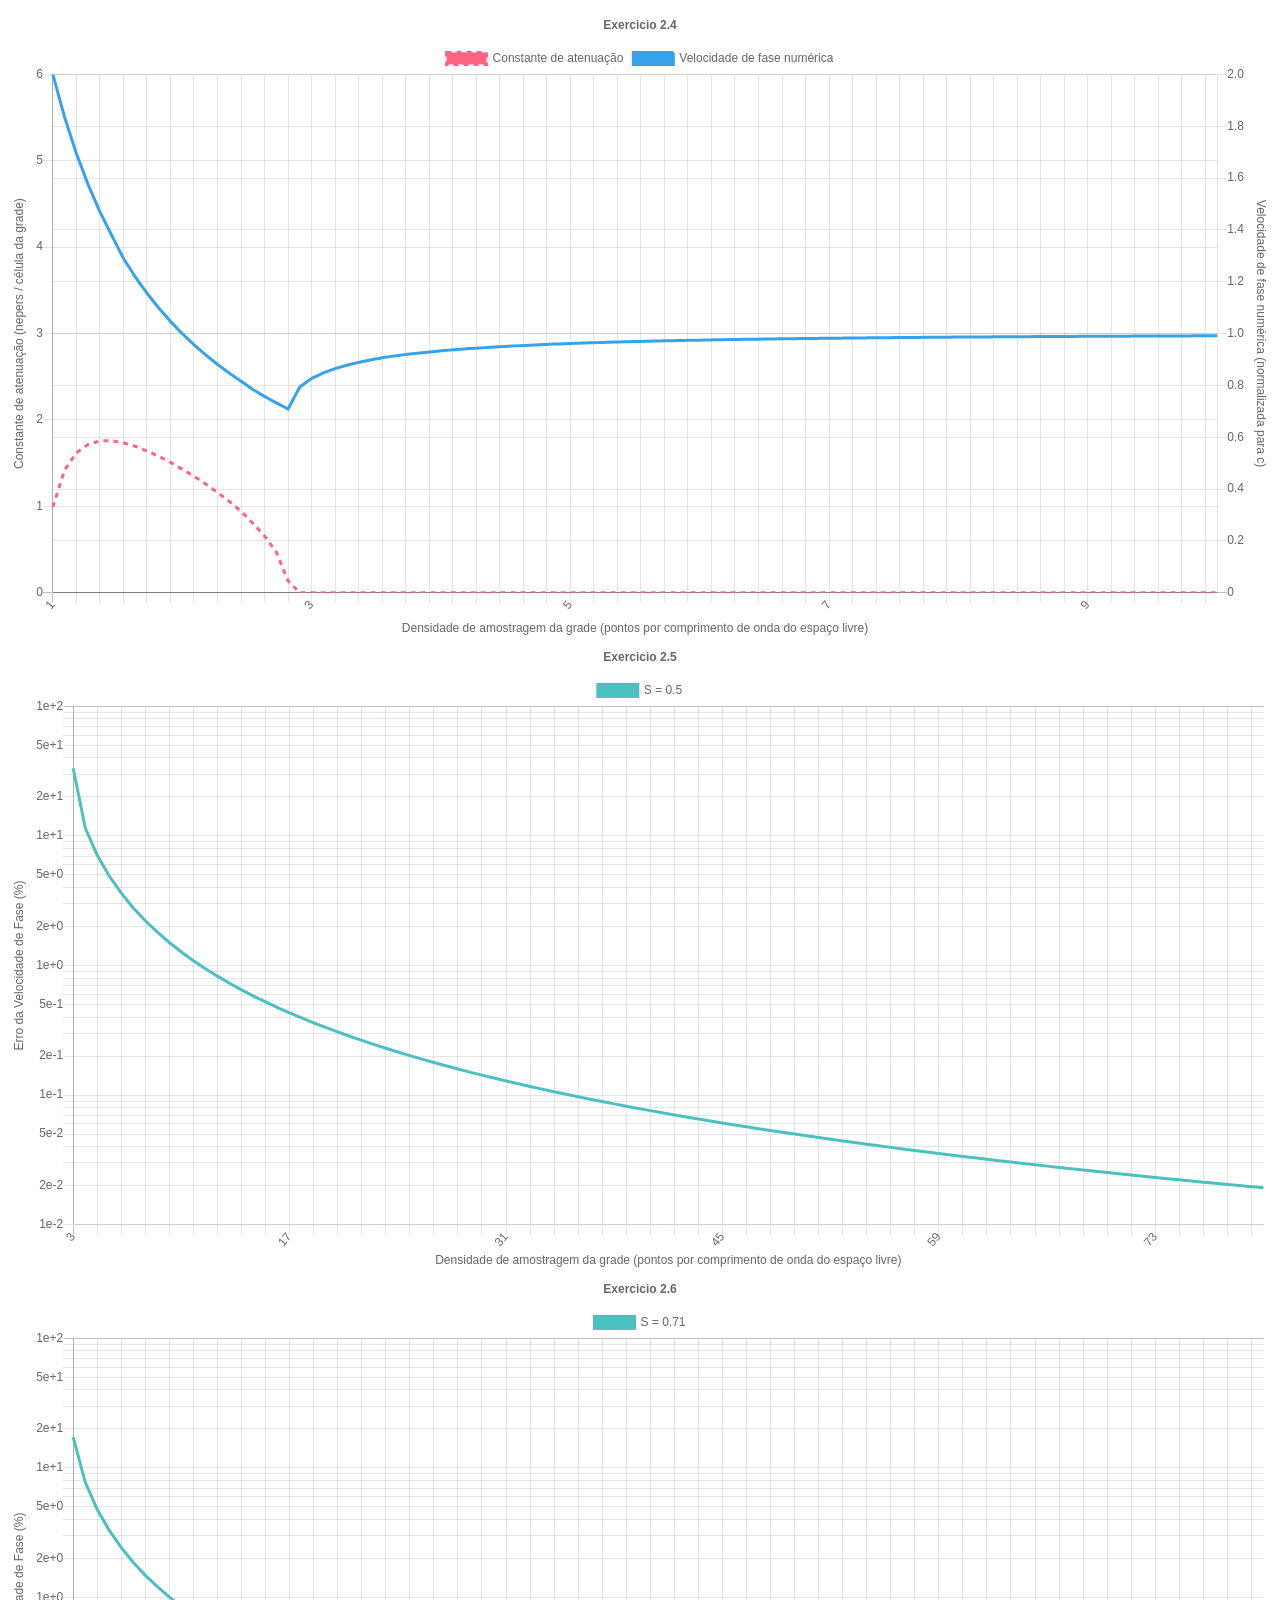
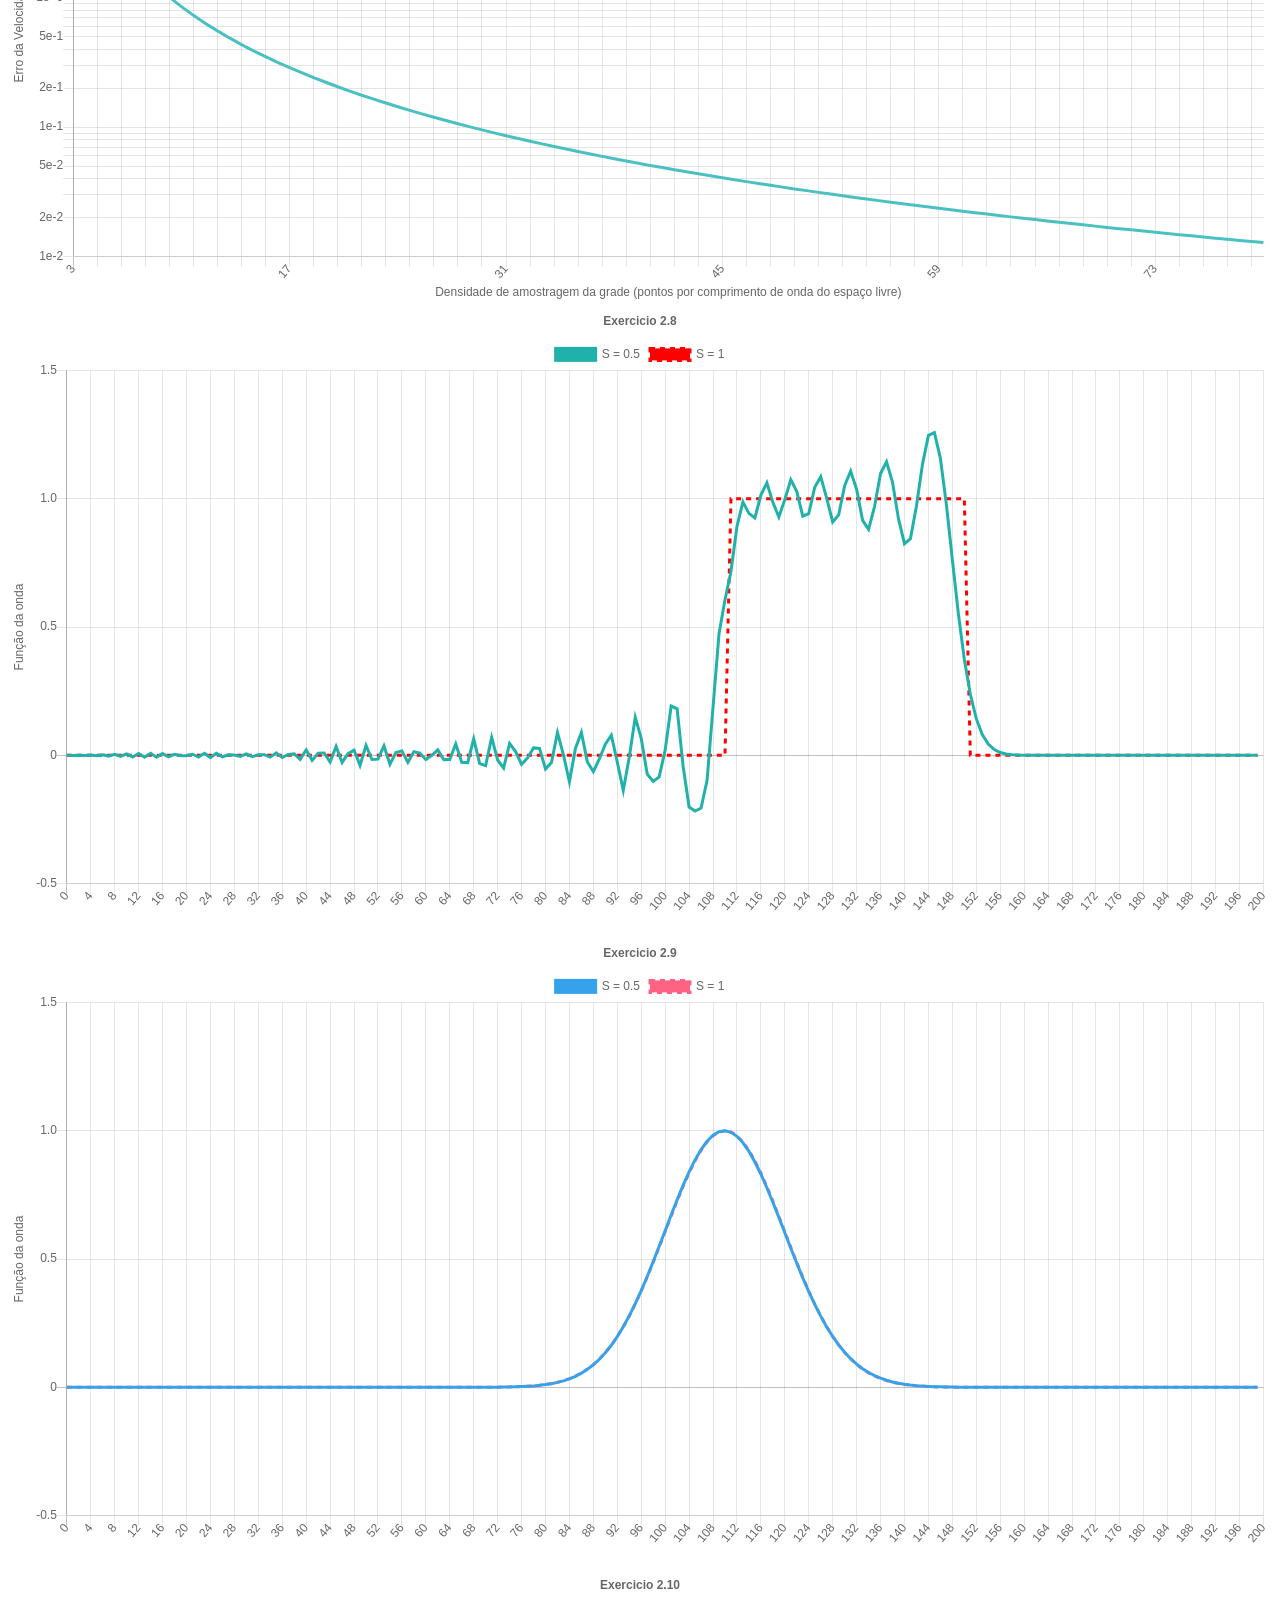
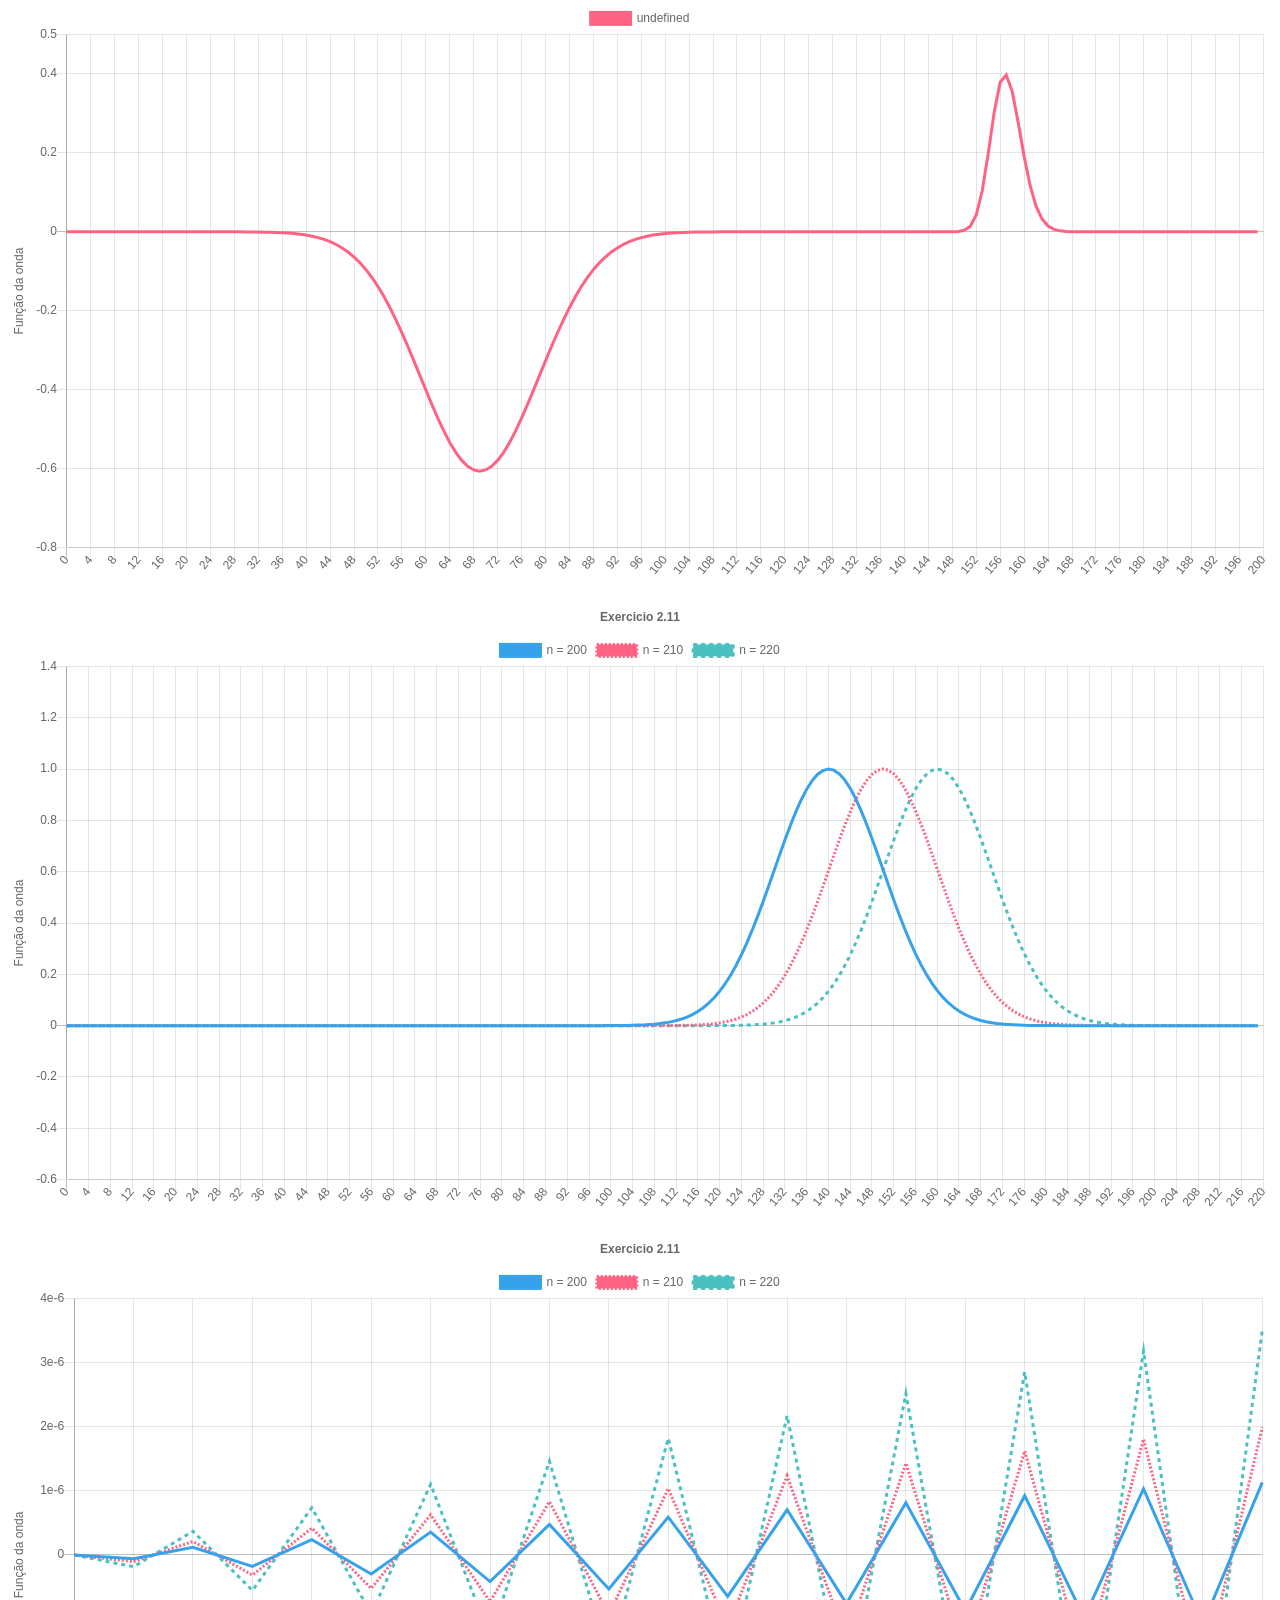
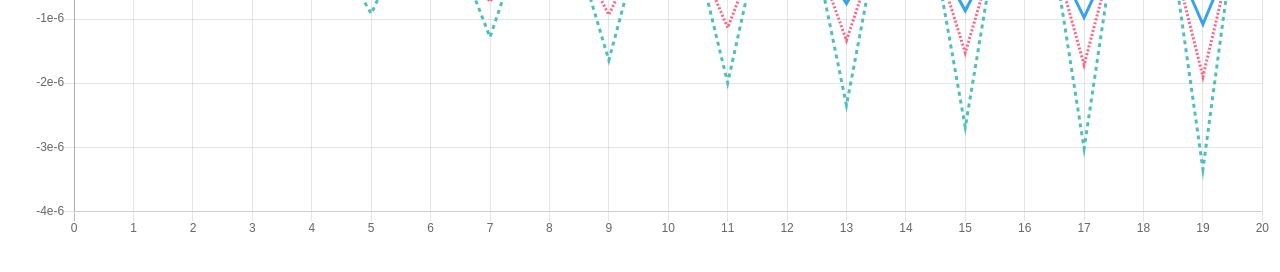
==== index.html @ b0655728 "Código" ====
<!DOCTYPE html>
<html lang="pt-br">
<head>
	<meta charset="utf-8"/>
	<title>Ondas eletomagnéticas</title>
	<!-- Bibliotecas CSS -->
	<link rel="stylesheet" type="text/css" href="libs/css/Chart.min.css">

	<!-- Bibliotecas JS -->
	<script src="libs/js/utils.js"></script>
	<script src="libs/js/Chart.js"></script>
	<script src="libs/js/math.min.js"></script>

	<script src="src/js/functions.js"></script>
	<script src="src/js/exer.2.4.js"></script>
	<script src="src/js/exer.2.5.js"></script>
	<script src="src/js/exer.2.6.js"></script>
	<script src="src/js/exer.2.8.js"></script>
	<script src="src/js/exer.2.9.js"></script>
	<script src="src/js/exer.2.10.js"></script>
	<script src="src/js/exer.2.11.js"></script>
	<script src="src/js/index.js"></script>
</head>
<body>
	<div>
		<canvas id="exer-2-4"></canvas>
		<canvas id="exer-2-5"></canvas>
		<canvas id="exer-2-6"></canvas>
		<canvas id="exer-2-8"></canvas>
		<canvas id="exer-2-9"></canvas>
		<canvas id="exer-2-10"></canvas>
		<canvas id="exer-2-11-a"></canvas>
		<canvas id="exer-2-11-b"></canvas>
	</div>
</body>
</html>
---- libs/css/Chart.min.css ----
@keyframes chartjs-render-animation{from{opacity:.99}to{opacity:1}}.chartjs-render-monitor{animation:chartjs-render-animation 1ms}.chartjs-size-monitor,.chartjs-size-monitor-expand,.chartjs-size-monitor-shrink{position:absolute;direction:ltr;left:0;top:0;right:0;bottom:0;overflow:hidden;pointer-events:none;visibility:hidden;z-index:-1}.chartjs-size-monitor-expand>div{position:absolute;width:1000000px;height:1000000px;left:0;top:0}.chartjs-size-monitor-shrink>div{position:absolute;width:200%;height:200%;left:0;top:0}
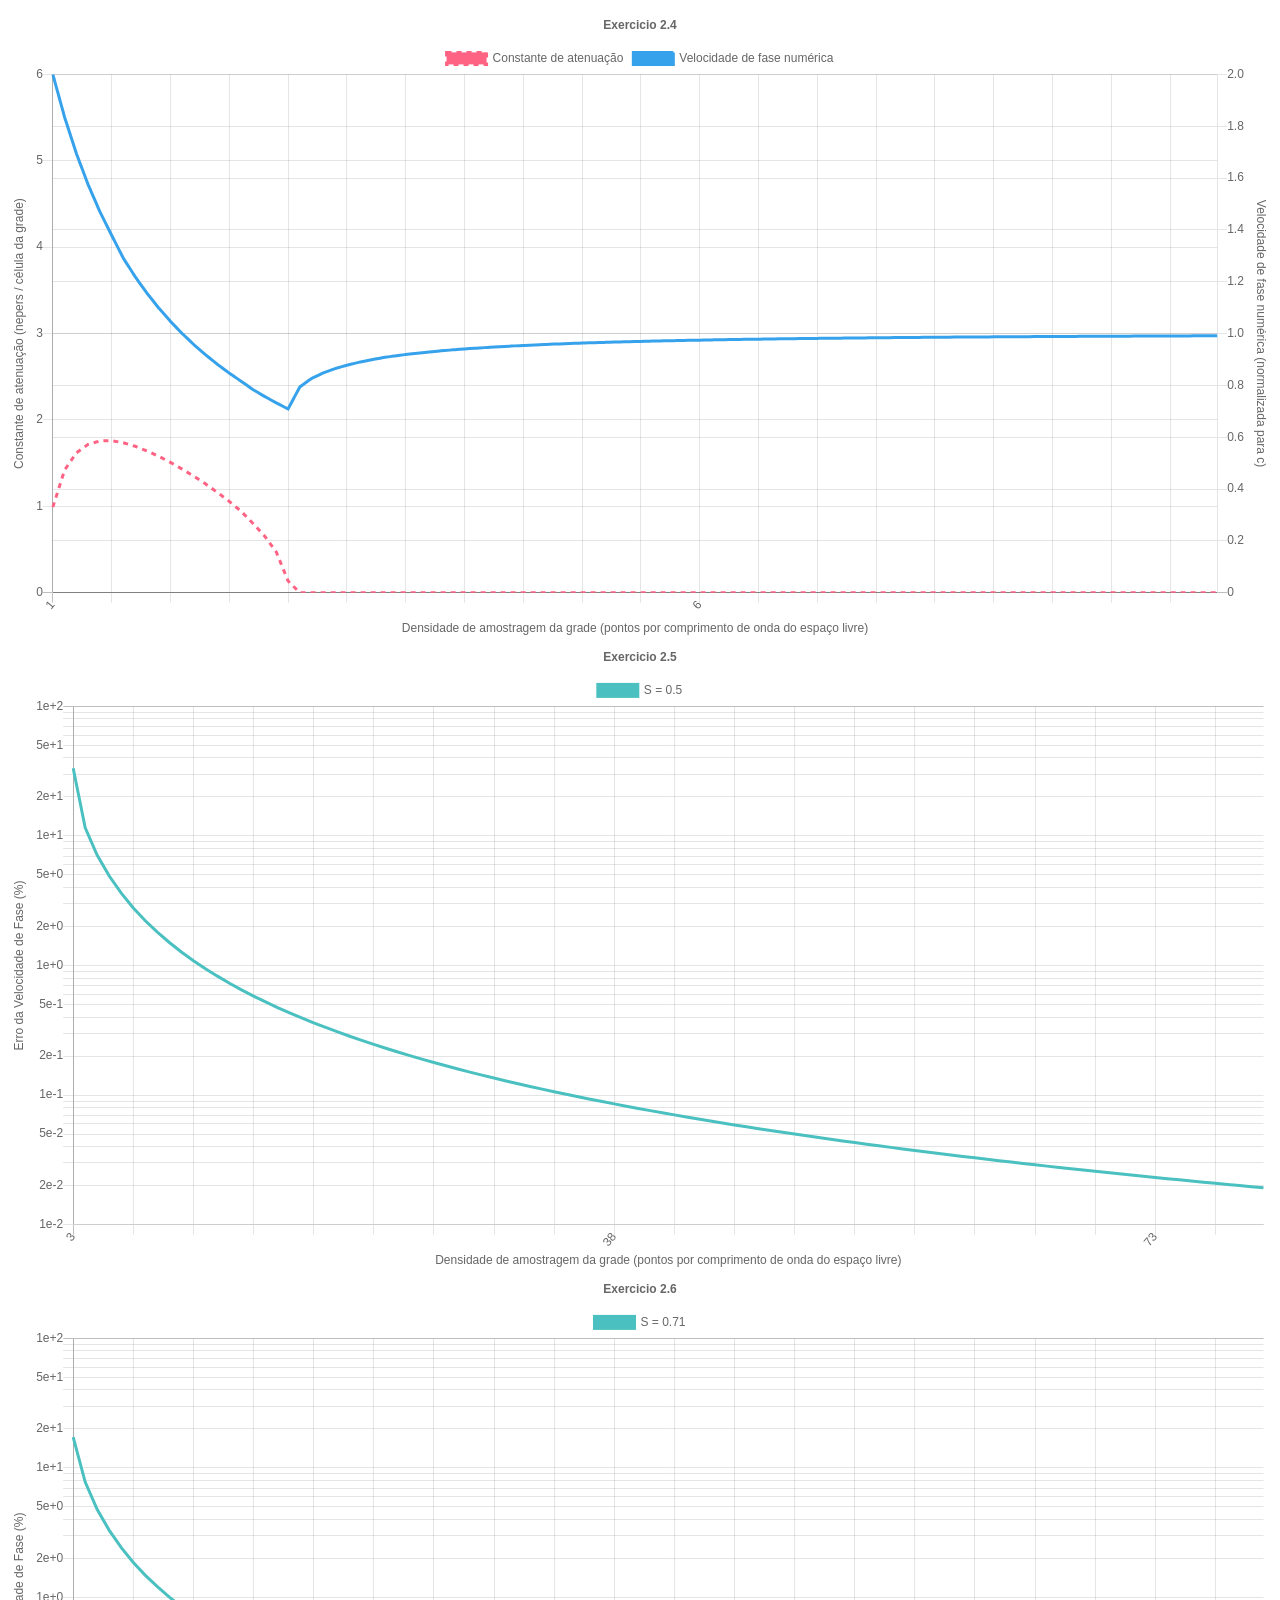
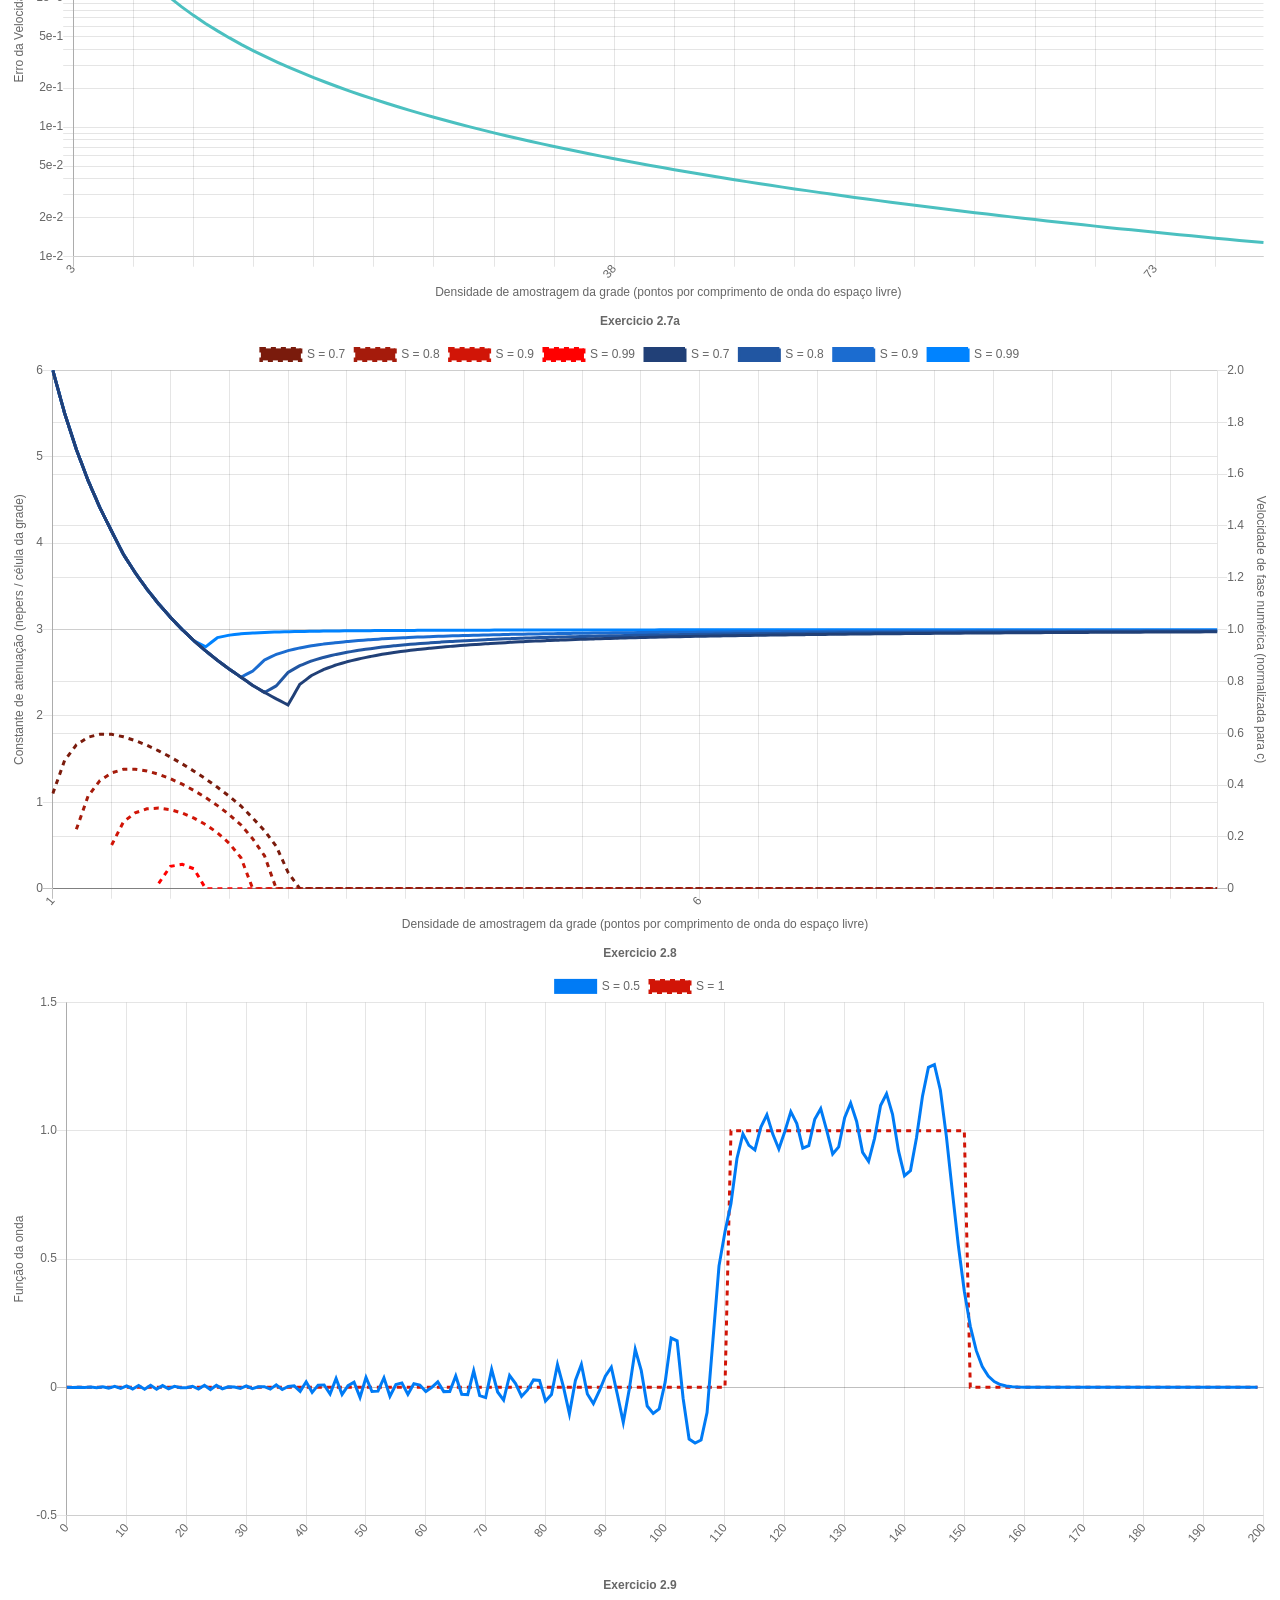
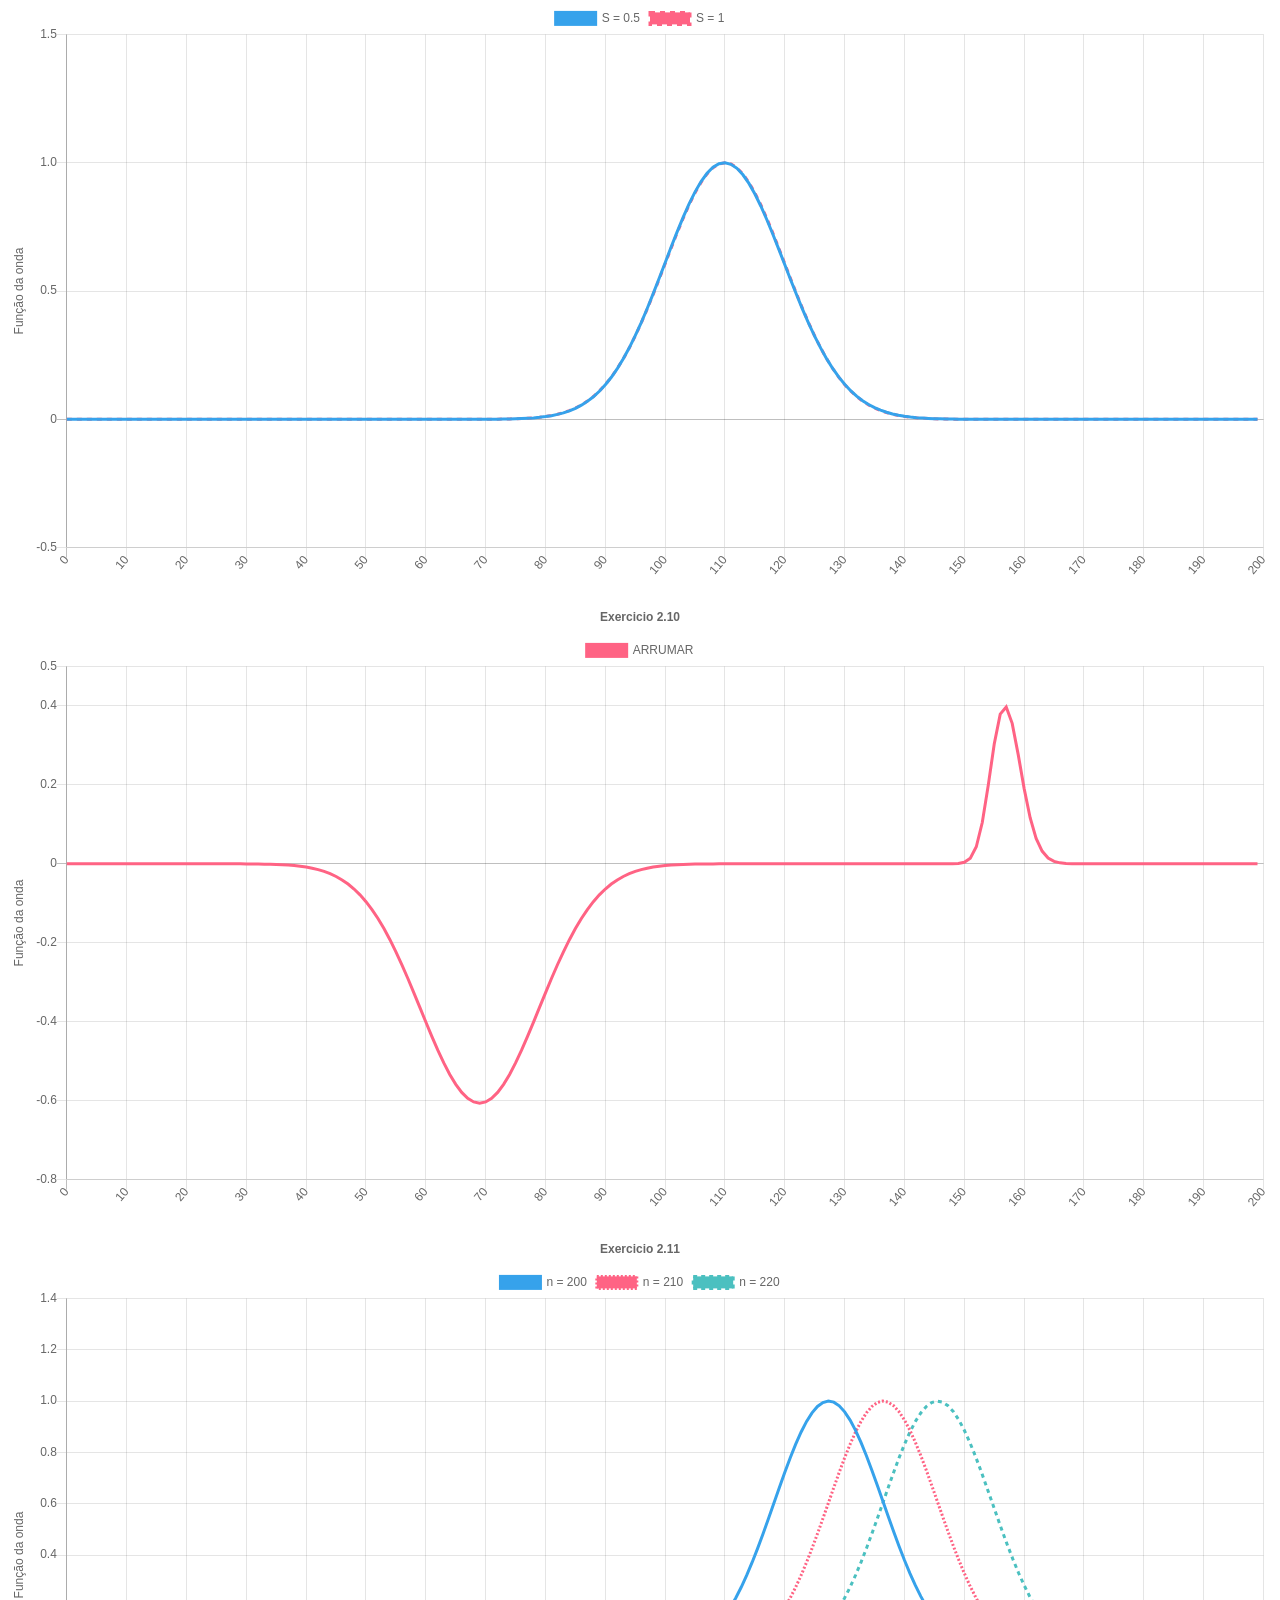
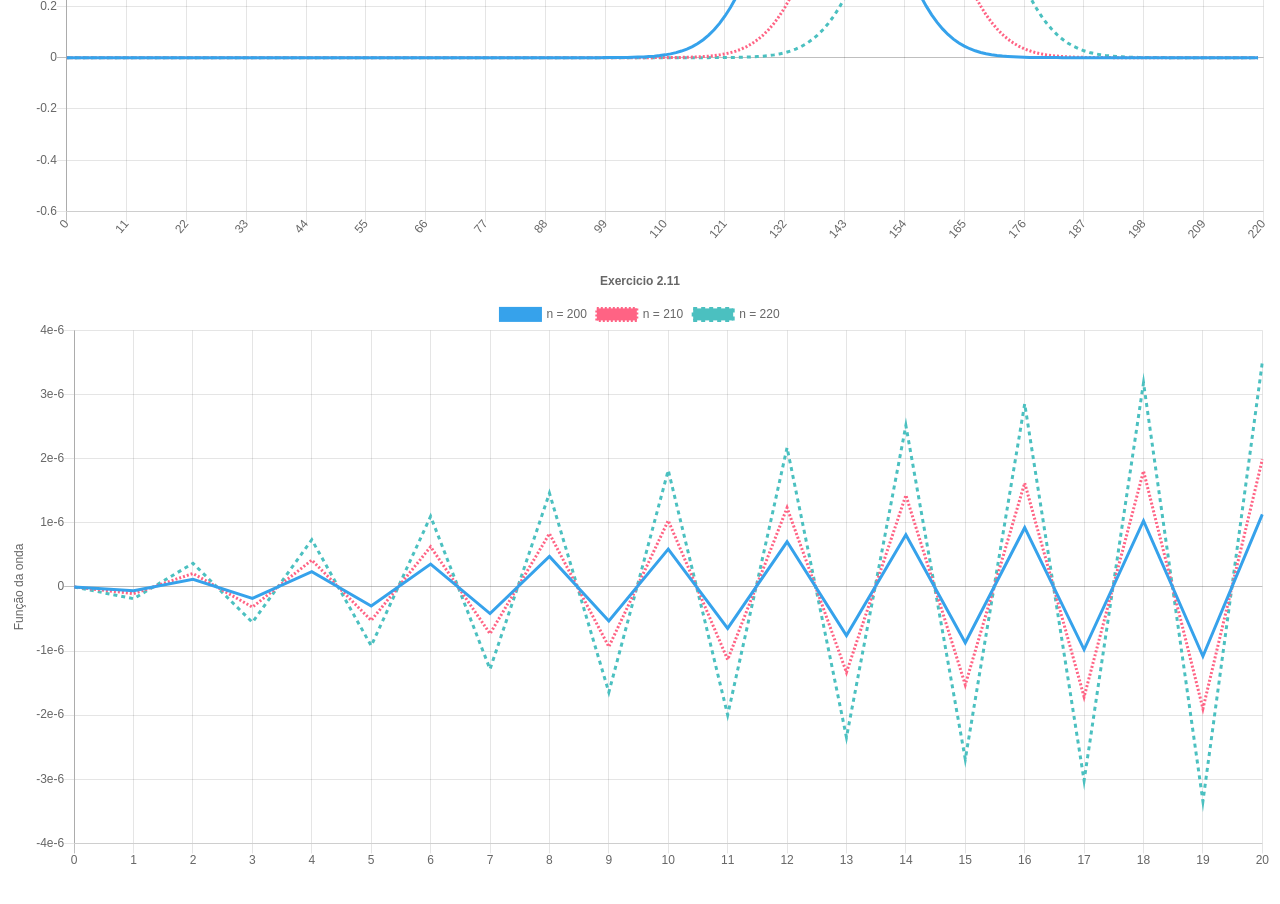
==== commit 06e5807c: "Co-authored-by: Mateus Fernandes Doimo <mateusdoimo@usp.br>" ====
--- a/index.html
+++ b/index.html
@@ -15,6 +15,7 @@
 	<script src="src/js/exer.2.4.js"></script>
 	<script src="src/js/exer.2.5.js"></script>
 	<script src="src/js/exer.2.6.js"></script>
+	<script src="src/js/exer.2.7.js"></script>
 	<script src="src/js/exer.2.8.js"></script>
 	<script src="src/js/exer.2.9.js"></script>
 	<script src="src/js/exer.2.10.js"></script>
@@ -26,6 +27,7 @@
 		<canvas id="exer-2-4"></canvas>
 		<canvas id="exer-2-5"></canvas>
 		<canvas id="exer-2-6"></canvas>
+		<canvas id="exer-2-7-a"></canvas>
 		<canvas id="exer-2-8"></canvas>
 		<canvas id="exer-2-9"></canvas>
 		<canvas id="exer-2-10"></canvas>
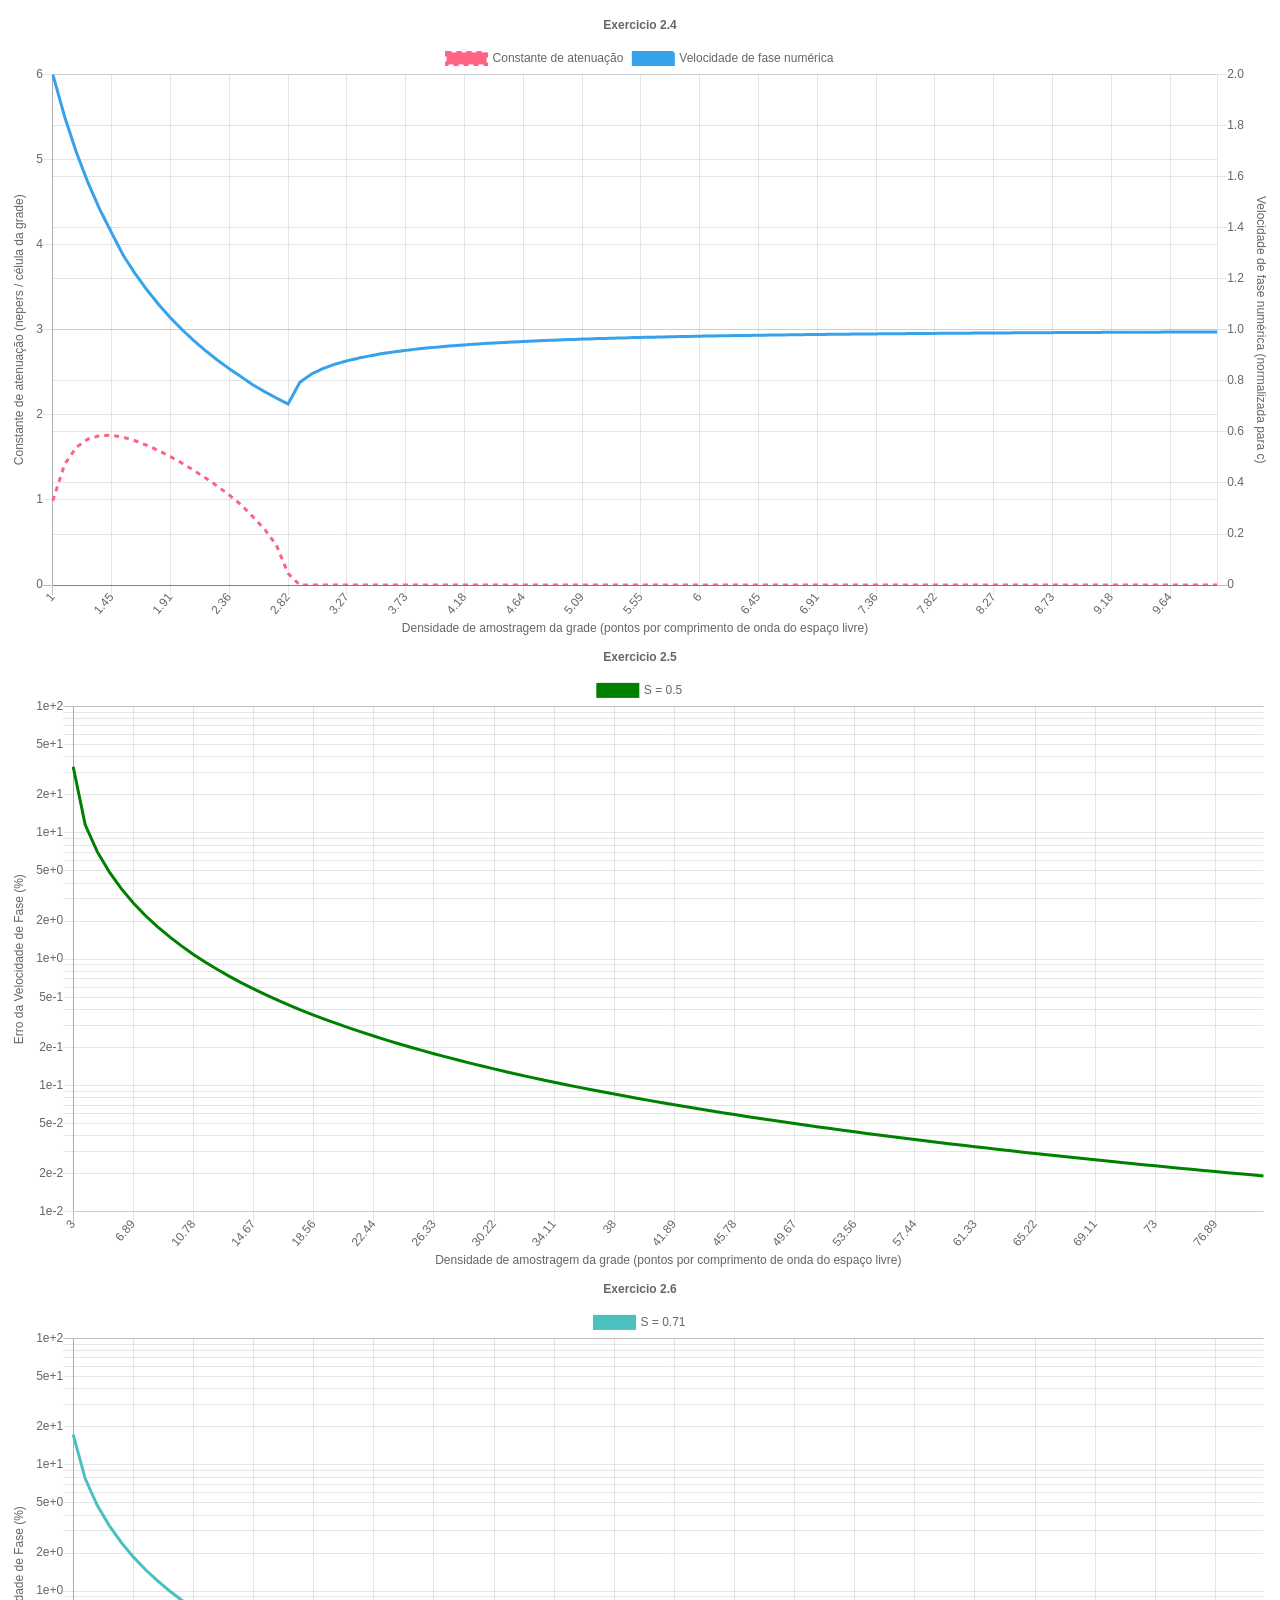
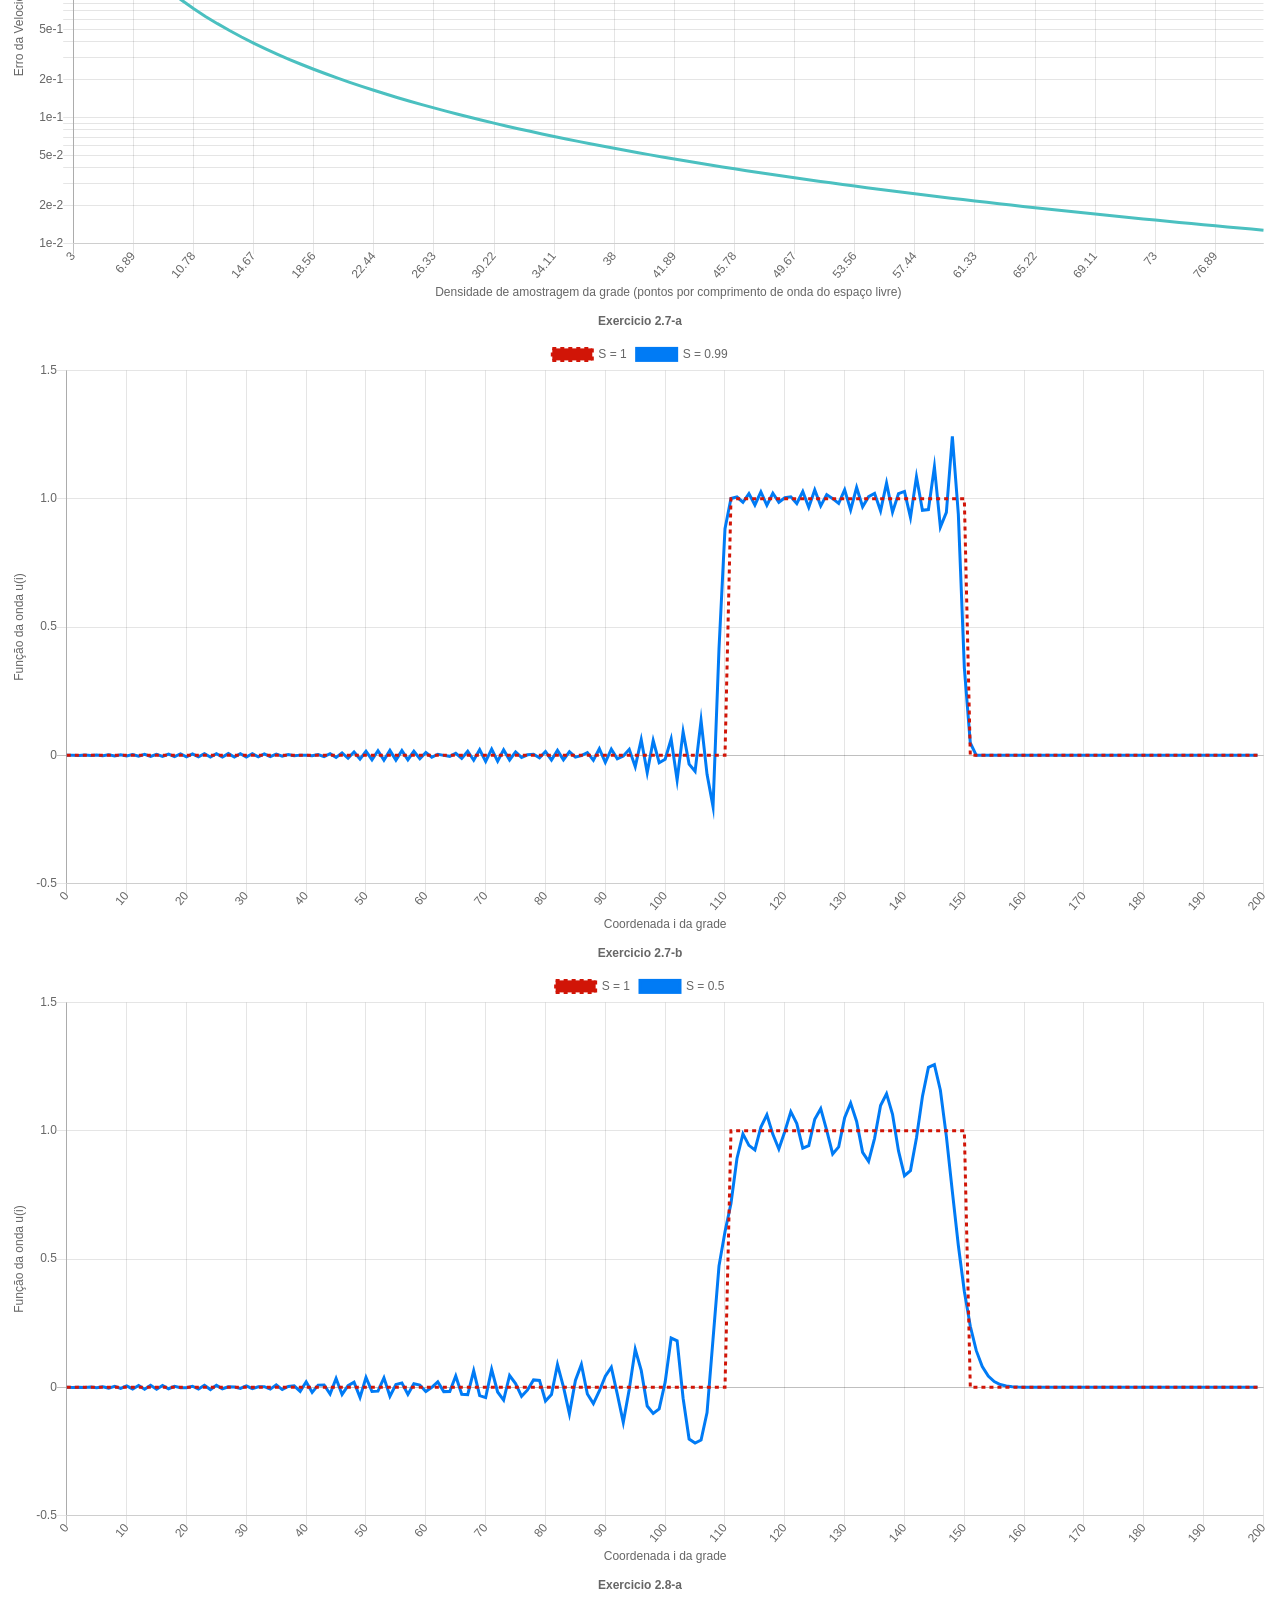
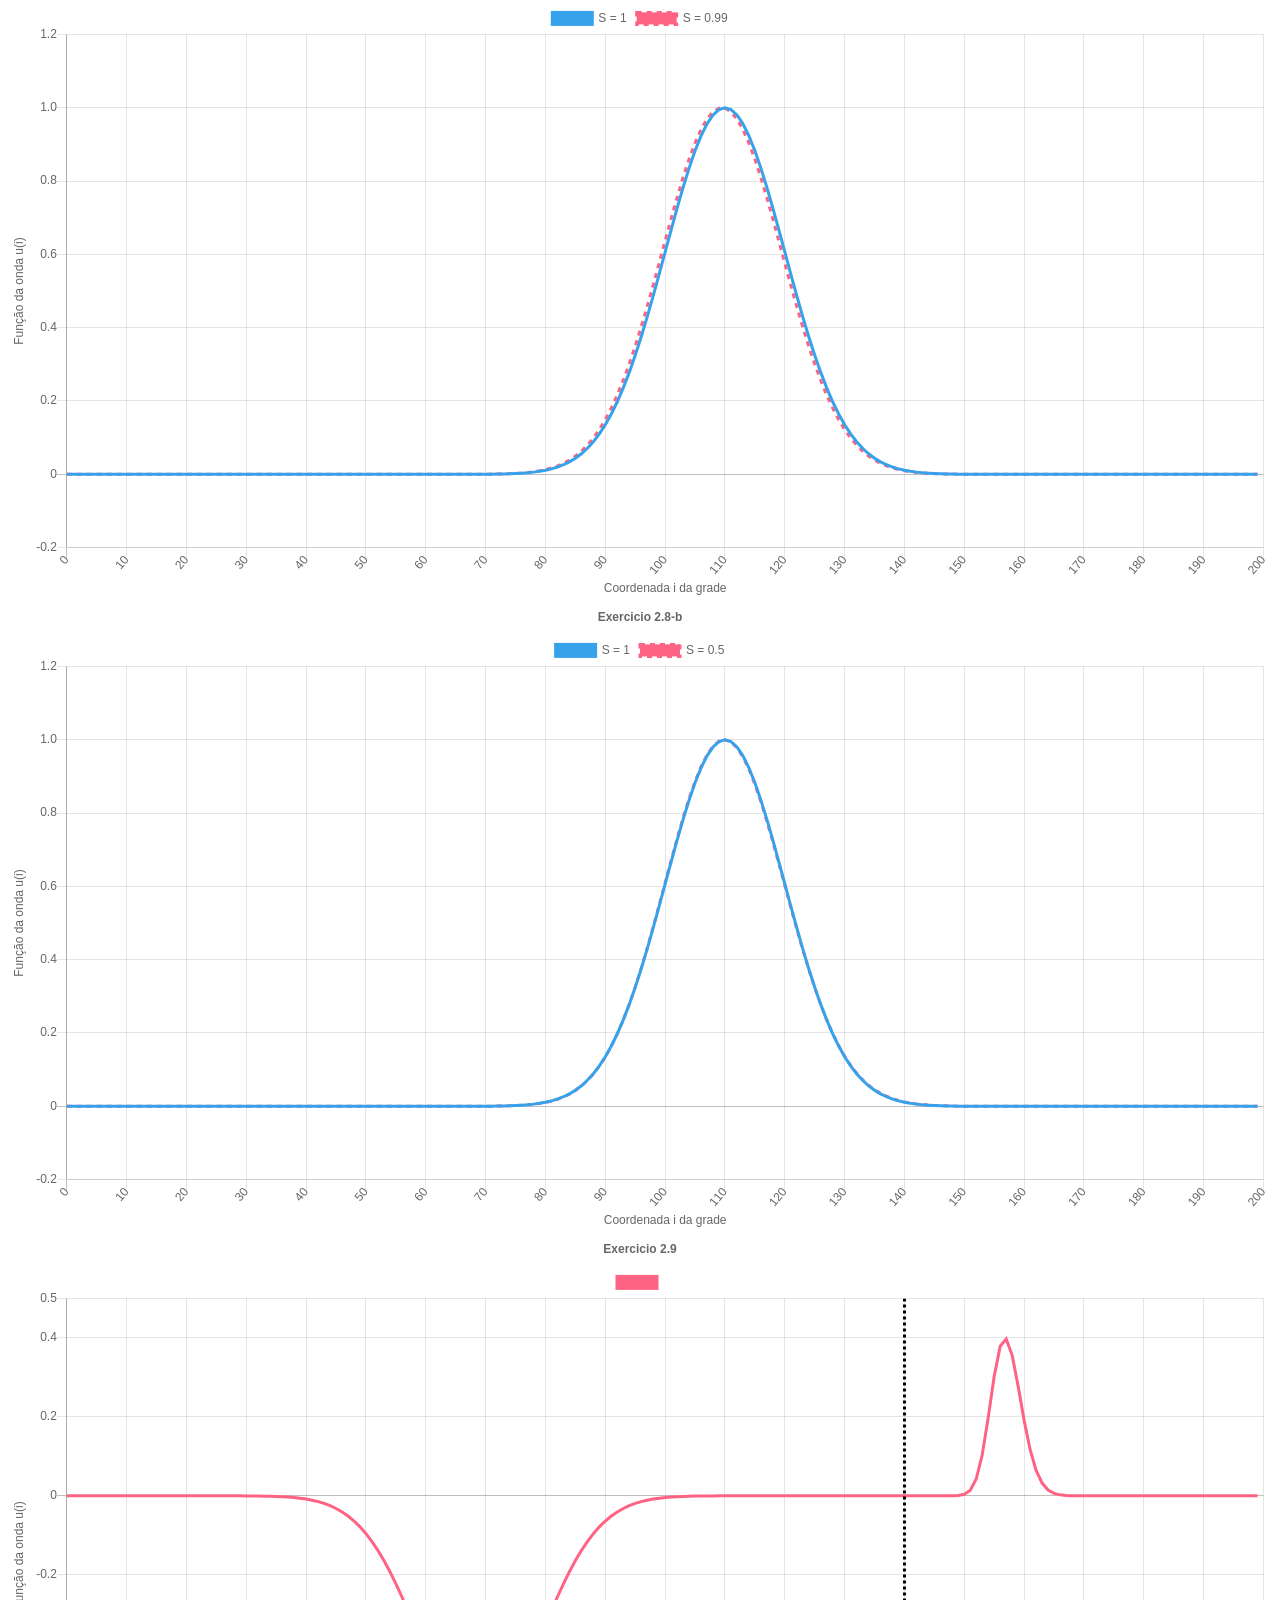
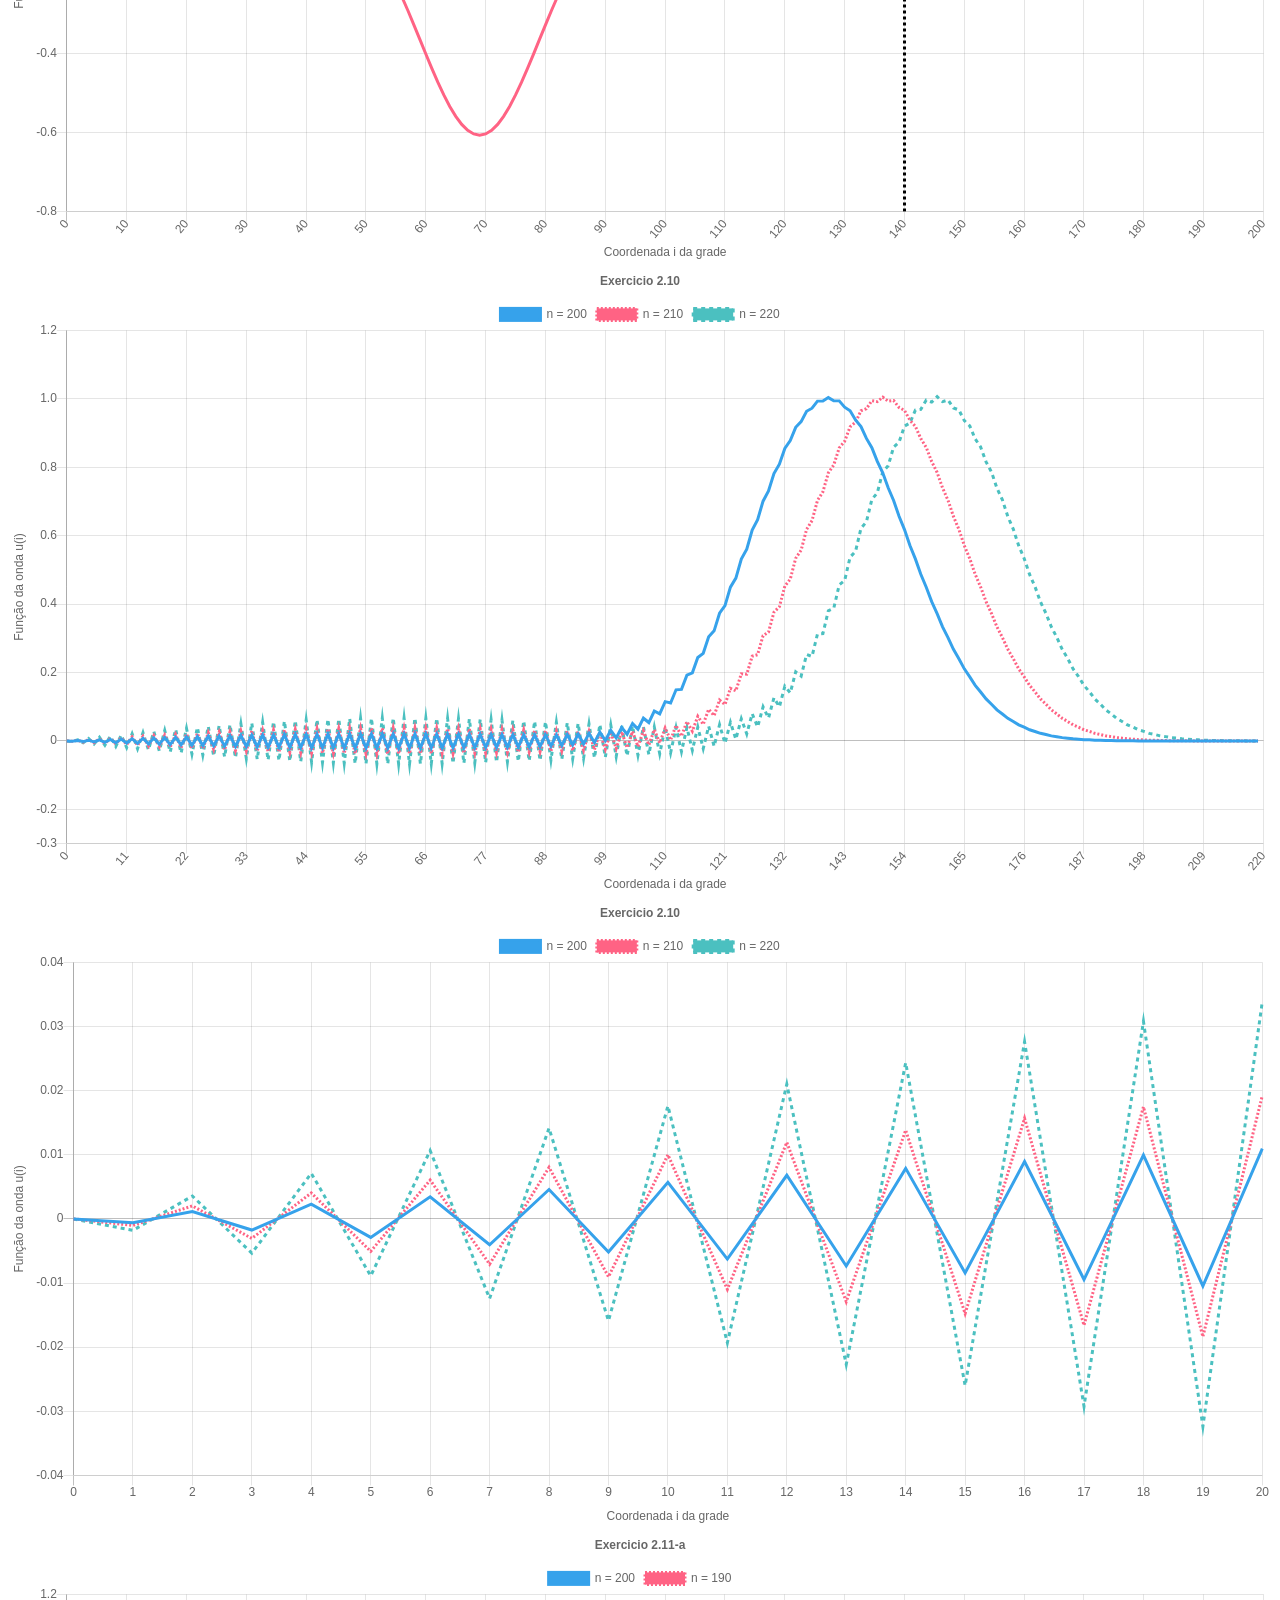
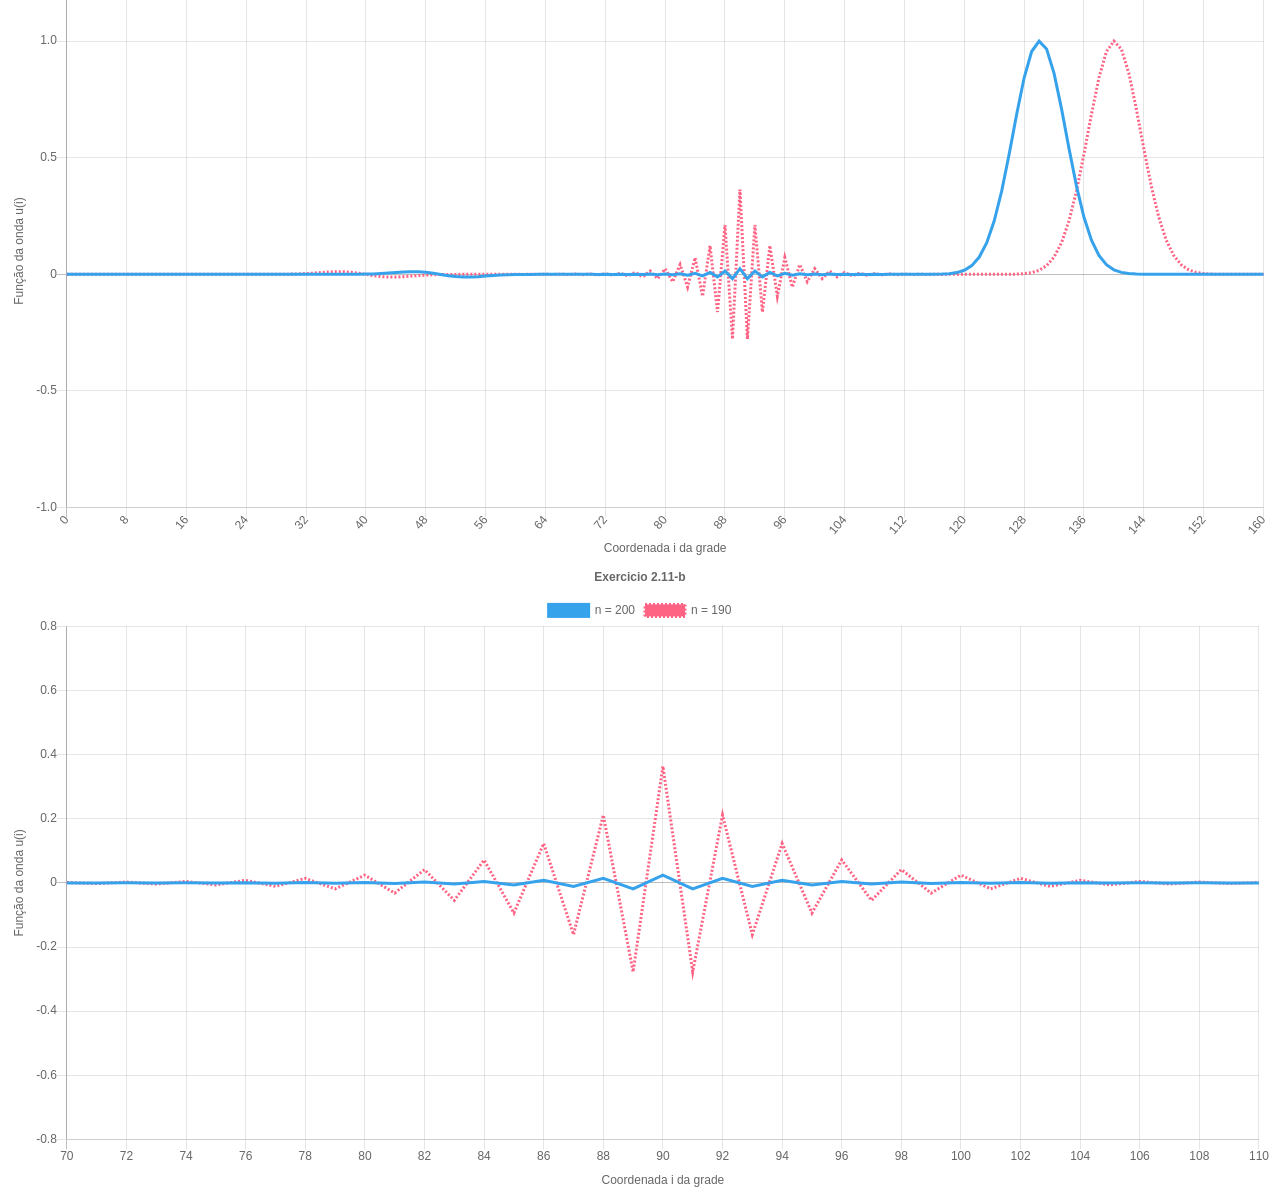
==== commit 29cb7077: "Co-authored-by: Mateus Fernandes Doimo <mateusdoimo@usp.br>" ====
--- a/index.html
+++ b/index.html
@@ -9,6 +9,7 @@
 	<!-- Bibliotecas JS -->
 	<script src="libs/js/utils.js"></script>
 	<script src="libs/js/Chart.js"></script>
+	<script src="libs/js/chartjs-plugin-annotation.min.js"></script>
 	<script src="libs/js/math.min.js"></script>
 
 	<script src="src/js/functions.js"></script>
@@ -28,9 +29,12 @@
 		<canvas id="exer-2-5"></canvas>
 		<canvas id="exer-2-6"></canvas>
 		<canvas id="exer-2-7-a"></canvas>
-		<canvas id="exer-2-8"></canvas>
+		<canvas id="exer-2-7-b"></canvas>
+		<canvas id="exer-2-8-a"></canvas>
+		<canvas id="exer-2-8-b"></canvas>
 		<canvas id="exer-2-9"></canvas>
-		<canvas id="exer-2-10"></canvas>
+		<canvas id="exer-2-10-a"></canvas>
+		<canvas id="exer-2-10-b"></canvas>
 		<canvas id="exer-2-11-a"></canvas>
 		<canvas id="exer-2-11-b"></canvas>
 	</div>
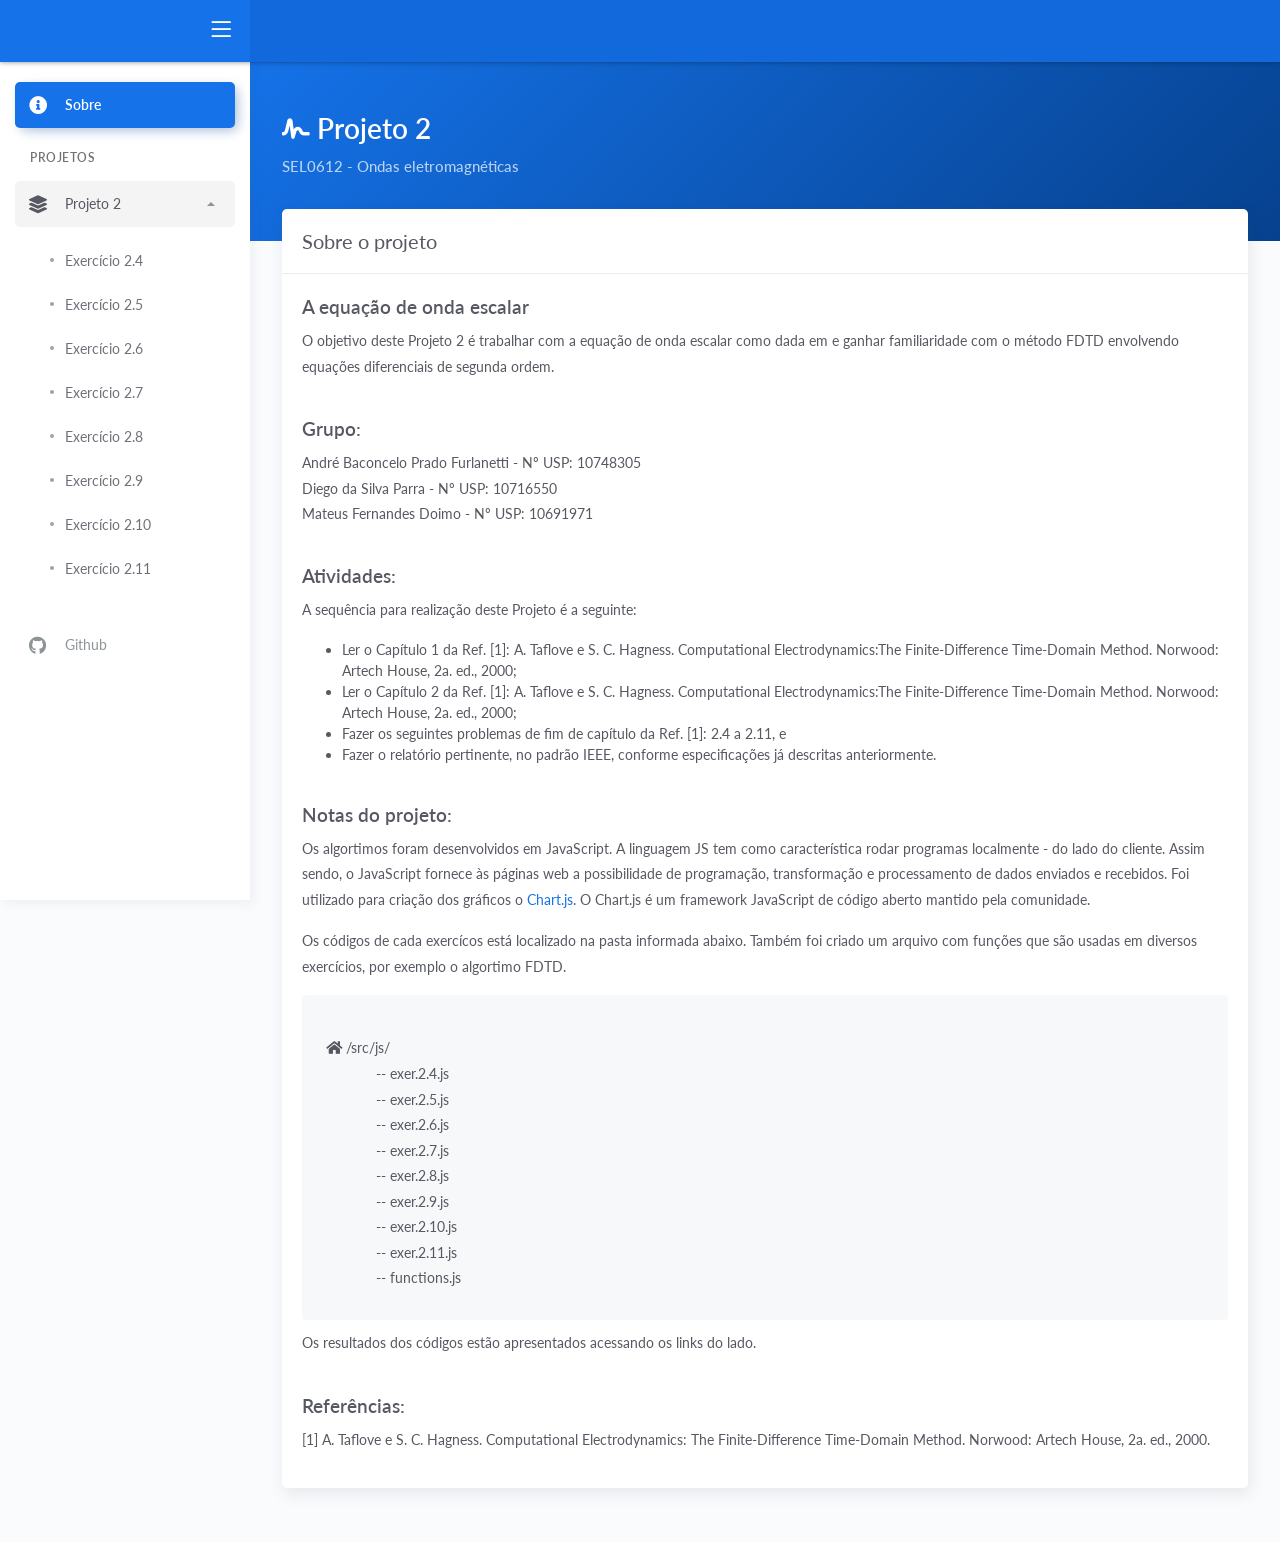
==== commit e9dae37d: "Co-authored-by: Mateus Fernandes Doimo <mateusdoimo@usp.br>" ====
--- a/index.html
+++ b/index.html
@@ -1,17 +1,402 @@
-<!DOCTYPE html>
+<!--
+# //////////////////////////////////////////////////////////////////
+# //  SEL0612 - Ondas eletromagneticas  (2020)                    //
+# //  Trabalho 02 - A equação de onda escalar                     //
+# //                                                              //
+# //  Alunos:                                                     //
+# //  André Baconcelo Prado Furlanetti - Nº USP: 10748305         //
+# //  Diego da Silva Parra             - Nº USP: 10716550         //
+# //  Mateus Fernandes Doimo           - Nº USP: 10691971         //
+# //////////////////////////////////////////////////////////////////
+-->	
 <html lang="pt-br">
 <head>
-	<meta charset="utf-8"/>
-	<title>Ondas eletomagnéticas</title>
-	<!-- Bibliotecas CSS -->
-	<link rel="stylesheet" type="text/css" href="libs/css/Chart.min.css">
-
-	<!-- Bibliotecas JS -->
+	<meta http-equiv="X-UA-Compatible" content="IE=edge" />
+	<title>Ondas eletromagnéticas - SEL0612</title>
+	<meta content='width=device-width, initial-scale=1.0, shrink-to-fit=no' name='viewport' />
+	<link rel="icon" href="libs/assets/img/icon.ico" type="image/x-icon"/>
+	<!-- Fontes e icones -->
+	<script src="libs/assets/js/plugin/webfont/webfont.min.js"></script>
+	<script>
+		WebFont.load({
+			google: {"families":["Lato:300,400,700,900"]},
+			custom: {"families":["Flaticon", "Font Awesome 5 Solid", "Font Awesome 5 Regular", "Font Awesome 5 Brands", "simple-line-icons"], urls: ['libs/assets/css/fonts.min.css']},
+			active: function() {
+				sessionStorage.fonts = true;
+			}
+		});
+	</script>
+
+	<!-- CSS -->
+	<link rel="stylesheet" href="libs/assets/css/bootstrap.min.css">
+	<link rel="stylesheet" href="libs/assets/css/atlantis.min.css">
+	<link rel="stylesheet" href="libs/css/config.css">
+</head>
+<body>
+	<div class="wrapper">
+		<div class="main-header">
+			<!-- Header -->
+			<div class="logo-header" data-background-color="blue">
+				<button class="navbar-toggler sidenav-toggler ml-auto" type="button" data-toggle="collapse" data-target="collapse" aria-expanded="false" aria-label="Toggle navigation">
+					<span class="navbar-toggler-icon">
+						<i class="icon-menu"></i>
+					</span>
+				</button>
+				<div class="nav-toggle ml-auto">
+					<button class="btn btn-toggle toggle-sidebar">
+						<i class="icon-menu"></i>
+					</button>
+				</div>
+			</div>
+			<!-- Header -->
+
+			<!-- Navbar Header -->
+			<nav class="navbar navbar-header navbar-expand-lg" data-background-color="blue2">
+				
+				<div class="container-fluid">
+					<ul class="navbar-nav topbar-nav ml-md-auto align-items-center">
+						<li class="nav-item toggle-nav-search hidden-caret">
+							<a class="nav-link" data-toggle="collapse" href="#search-nav" role="button" aria-expanded="false" aria-controls="search-nav">
+								<i class="fa fa-search"></i>
+							</a>
+						</li>
+	
+					</ul>
+				</div>
+			</nav>
+			<!-- End Navbar -->
+		</div>
+
+		<!-- Menu -->
+		<div class="sidebar sidebar-style-2">			
+			<div class="sidebar-wrapper scrollbar scrollbar-inner">
+				<div class="sidebar-content">
+					<ul class="nav nav-primary">
+						<li class="nav-item active">
+							<a class="link-content" data-toggle="collapse" href="#c-home" class="collapsed" aria-expanded="false">
+								<i class="fas fa-info-circle"></i>
+								<p>Sobre</p>
+							</a>
+						</li>
+						<li class="nav-section">
+							<span class="sidebar-mini-icon">
+								<i class="fa fa-ellipsis-h"></i>
+							</span>
+							<h4 class="text-section">Projetos</h4>
+						</li>
+						<li class="nav-item">
+							<a data-toggle="collapse" href="#base" aria-expanded="true">
+								<i class="fas fa-layer-group"></i>
+								<p>Projeto 2</p>
+								<span class="caret"></span>
+							</a>
+							<div class="collapse show" id="base">
+								<ul class="nav nav-collapse">
+									<li>
+										<a class="link-content" href="#c-2-4">
+											<span class="sub-item">Exercício 2.4</span>
+										</a>
+										<a class="link-content" href="#c-2-5">
+											<span class="sub-item">Exercício 2.5</span>
+										</a>
+										<a class="link-content" href="#c-2-6">
+											<span class="sub-item">Exercício 2.6</span>
+										</a>
+										<a class="link-content" href="#c-2-7">
+											<span class="sub-item">Exercício 2.7</span>
+										</a>
+										<a class="link-content" href="#c-2-8">
+											<span class="sub-item">Exercício 2.8</span>
+										</a>
+										<a class="link-content" href="#c-2-9">
+											<span class="sub-item">Exercício 2.9</span>
+										</a>
+										<a class="link-content" href="#c-2-10">
+											<span class="sub-item">Exercício 2.10</span>
+										</a>
+										<a class="link-content" href="#c-2-11">
+											<span class="sub-item">Exercício 2.11</span>
+										</a>
+									</li>
+								</ul>
+							</div>
+							<a href="https://github.com/andrebpradof/FDTD-one-dimensional-scalar-wave">
+								<i class="fab fa-github"></i>
+								<p>Github</p>
+							</a>
+						</li>
+						
+					</ul>
+				</div>
+			</div>
+		</div>
+		<!-- End Sidebar -->
+
+		<div class="main-panel">
+			<div id="c-inicio" class="content">
+				<div class="panel-header bg-primary-gradient">
+					<div class="page-inner py-5">
+						<div class="d-flex align-items-left align-items-md-center flex-column flex-md-row">
+							<div>
+								<h1 class="text-white fw-bold"><i class="fas fa-signature"></i> Projeto 2</h1>
+								<h5 class="text-white op-7 pb-2 ">SEL0612 - Ondas eletromagnéticas</h5>
+							</div>
+					</div>
+					</div>
+				</div>
+				<!-- ///////-->
+				<div class="page-inner mt--5 box-cont box-ativo" id="c-home">
+					<div class="row mt--2">
+						<div class="col-md-12">
+							<div class="card full-height">
+								<div class="card-header">
+									<div class="card-title">Sobre o projeto</div>
+								</div>
+								<div class="card-body">
+									<h3><b>A equação de onda escalar</b></h3>
+									<p>O objetivo deste Projeto 2 é trabalhar com a equação de onda escalar como dada em e ganhar familiaridade com o método FDTD envolvendo equações diferenciais de segunda ordem.</p>		
+									<br>
+									<h3><b>Grupo:</b></h3>
+									<p>
+										André Baconcelo Prado Furlanetti - Nº USP: 10748305<br>
+										Diego da Silva Parra - Nº USP: 10716550<br>
+										Mateus Fernandes Doimo - Nº USP: 10691971<br>
+									</p>
+									<br>
+									<h3><b>Atividades:</b></h3>
+									<p>A sequência para realização deste Projeto é a seguinte:</p>
+									<ul>
+										<li>Ler o Capítulo 1 da Ref. [1]: A. Taflove e S. C. Hagness. Computational Electrodynamics:The Finite-Difference Time-Domain Method. Norwood: Artech House, 2a. ed., 2000;</li>
+										<li>Ler o Capítulo 2 da Ref. [1]: A. Taflove e S. C. Hagness. Computational Electrodynamics:The Finite-Difference Time-Domain Method. Norwood: Artech House, 2a. ed., 2000;</li>
+										<li>Fazer os seguintes problemas de fim de capítulo da Ref. [1]: 2.4 a 2.11, e</li>
+										<li>Fazer o relatório pertinente, no padrão IEEE, conforme especificações já descritas anteriormente.</li>
+									</ul>
+
+									<br>
+									<h3><b>Notas do projeto:</b></h3>
+									<p>Os algortimos foram desenvolvidos em JavaScript. A linguagem JS tem como característica rodar programas localmente - do lado do cliente. Assim sendo, o JavaScript fornece às páginas web a possibilidade de programação, transformação e processamento de dados enviados e recebidos. Foi utilizado para criação dos gráficos o <a target="_blank" href="https://www.chartjs.org/">Chart.js</a>. O Chart.js é um framework JavaScript de código aberto mantido pela comunidade.</p>
+									<p>Os códigos de cada exercícos está localizado na pasta informada abaixo. Também foi criado um arquivo com funções que são usadas em diversos exercícios, por exemplo o algortimo FDTD.</p>
+									<div class="card-sub">
+										<br>
+										<i class="fas fa-home"></i> /src/js/<br>
+										<p style="padding-left: 50px;">
+											-- exer.2.4.js<br>
+											-- exer.2.5.js<br>
+											-- exer.2.6.js<br>
+											-- exer.2.7.js<br>
+											-- exer.2.8.js<br>
+											-- exer.2.9.js<br>
+											-- exer.2.10.js<br>
+											-- exer.2.11.js<br>
+											-- functions.js<br>
+										</p>
+									</div>
+									<p>Os resultados dos códigos estão apresentados acessando os links do lado.</p>
+									<br>
+									<h3><b>Referências:</b></h3>
+									<p>[1] A. Taflove e S. C. Hagness. Computational Electrodynamics: The Finite-Difference Time-Domain Method. Norwood: Artech House, 2a. ed., 2000.</p>
+								</div>
+							</div>
+						</div>
+					</div>
+				</div>
+				<!-- ///////-->
+				<div class="page-inner mt--5 box-cont" id="c-2-4">
+					<div class="row mt--2">
+						<div class="col-md-12">
+							<div class="card full-height">
+								<div class="card-body">
+									<div class="card-title">Exercico 2.4</div>
+									<div class="card-category">Variação da velocidade de fase numérica normalizada vp / c e atenuação por célula da grade &alpha;&Delta;x em função da densidade de amostragem da grade (15 &le; N&lambda; &le; 10) para um fator de estabilidade de Courant S = &radic;2.</div>
+									<div class="row py-3">
+										<canvas id="exer-2-4"></canvas>				
+									</div>
+								</div>
+							</div>
+						</div>
+					</div>
+				</div>
+				<!-- ///////-->
+				<div class="page-inner mt--5 box-cont" id="c-2-5">
+					<div class="row mt--2">
+						<div class="col-md-12">
+							<div class="card full-height">
+								<div class="card-body">
+									<div class="card-title">Exercico 2.5</div>
+									<div class="card-category">Erro percentual de velocidade de fase numérica em relação à velocidade da luz no espaço livre em função da densidade de amostragem da grade 3 &le; N&lambda; &le; 80) para um fator de estabilidade S de Courant S = 0,5.</div>
+									<div class="row py-3">
+										<canvas id="exer-2-5"></canvas>				
+									</div>
+								</div>
+							</div>
+						</div>
+					</div>
+				</div>
+				<!-- Grafico 2.6 ///////-->
+				<div class="page-inner mt--5 box-cont" id="c-2-6">
+					<div class="row mt--2">
+						<div class="col-md-12">
+							<div class="card full-height">
+								<div class="card-body">
+									<div class="card-title">Exercico 2.6</div>
+									<div class="card-category">Erro percentual de velocidade de fase numérica em relação à velocidade da luz no espaço livre em função da densidade de amostragem da grade 3 &le; N&lambda; &le; 80) para um fator de estabilidade S de Courant S = &radic;2.</div>
+									<div class="row py-3">
+										<canvas id="exer-2-6"></canvas>				
+									</div>
+								</div>
+							</div>
+						</div>
+					</div>
+				</div>
+				<!-- Grafico 2.7 ///////-->
+				<div class="page-inner mt--5 box-cont" id="c-2-7">
+					<div class="row mt--2">
+
+						<div class="col-md-12">
+							<div class="card full-height">
+								<div class="card-body">
+									<div class="card-title">Exercico 2.7</div>
+									<div class="card-category">Efeito da dispersão numérica em um pulso retangular que se propaga no espaço livre para três diferentes fatores de estabilidade de Courant: S = 1 (&Delta;t é igual ao tempo mágico), S = 0,99 (&Delta;t apenas 1% abaixo do tempo mágico) e S = 0,5 (&Delta;t 50% abaixo do tempo mágico).</div>
+									<div class="row py-3">
+										<canvas id="exer-2-7-a"></canvas>				
+									</div>
+								</div>
+							</div>
+						</div>
+
+						<div class="col-md-12">
+							<div class="card full-height">
+								<div class="card-body">
+									<div class="row py-3">
+										<canvas id="exer-2-7-b"></canvas>				
+									</div>
+								</div>
+							</div>
+						</div>
+
+					</div>
+				</div>
+				<!-- Grafico 2.8 ///////-->
+				<div class="page-inner mt--5 box-cont" id="c-2-8">
+					<div class="row mt--2">
+
+						<div class="col-md-12">
+							<div class="card full-height">
+								<div class="card-body">
+									<div class="card-title">Exercico 2.8</div>
+									<div class="card-category">Efeito da dispersão numérica em um pulso gaussiano que se propaga no espaço livre para três fatores diferentes de estabilidade de Courant: S = 1 (&Delta;t igual ao passo do tempo mágico), S = 0,99 (&Delta;t apenas 1% abaixo do passo do tempo mágico) e S = 0,5 (&Delta;t 50% abaixo do tempo mágico).</div>
+									<div class="row py-3">
+										<canvas id="exer-2-8-a"></canvas>				
+									</div>
+								</div>
+							</div>
+						</div>
+
+						<div class="col-md-12">
+							<div class="card full-height">
+								<div class="card-body">
+									<div class="row py-3">
+										<canvas id="exer-2-8-b"></canvas>				
+									</div>
+								</div>
+							</div>
+						</div>
+						
+					</div>
+				</div>
+				<!-- Grafico 2.9 ///////-->
+				<div class="page-inner mt--5 box-cont" id="c-2-9">
+					<div class="row mt--2">
+						<div class="col-md-12">
+							<div class="card full-height">
+								<div class="card-body">
+									<div class="card-title">Exercico 2.9</div>
+									<div class="card-category">Exemplo da reflexão e transmissão calculadas de um pulso gaussiano em uma interface entre espaço livre e um meio espaço sem perda de material tendo vp = c / 4.</div>
+									<div class="row py-3">
+										<canvas id="exer-2-9"></canvas>				
+									</div>
+								</div>
+							</div>
+						</div>
+					</div>
+				</div>
+				<!-- Grafico 2.10 ///////-->
+				<div class="page-inner mt--5 box-cont" id="c-2-10">
+					<div class="row mt--2">
+
+						<div class="col-md-12">
+							<div class="card full-height">
+								<div class="card-body">
+									<div class="card-title">Exercico 2.10</div>
+									<div class="card-category">O início da instabilidade numérica de um pulso gaussiano que se propaga no espaço livre. O fator de estabilidade de Courant é S = 1.0005 em cada ponto da grade.</div>
+									<div class="row py-3">
+										<canvas id="exer-2-10-a"></canvas>				
+									</div>
+								</div>
+							</div>
+						</div>
+
+						<div class="col-md-12">
+							<div class="card full-height">
+								<div class="card-body">
+									<div class="row py-3">
+										<canvas id="exer-2-10-b"></canvas>				
+									</div>
+								</div>
+							</div>
+						</div>
+						
+					</div>
+				</div>
+				<!-- Grafico 2.11 ///////-->
+				<div class="page-inner mt--5 box-cont" id="c-2-11">
+					<div class="row mt--2">
+
+						<div class="col-md-12">
+							<div class="card full-height">
+								<div class="card-body">
+									<div class="card-title">Exercico 2.11</div>
+									<div class="card-category">O início da instabilidade numérica de um pulso gaussiano que se propaga no espaço livre. Diferentemente do Exercício 2.10, o fator de estabilidade de Courant é S = 1 em todos os pontos da grade, mas i = 90, onde S = 1.075.</div>
+									<div class="row py-3">
+										<canvas id="exer-2-11-a"></canvas>				
+									</div>
+								</div>
+							</div>
+						</div>
+
+						<div class="col-md-12">
+							<div class="card full-height">
+								<div class="card-body">
+									<div class="row py-3">
+										<canvas id="exer-2-11-b"></canvas>				
+									</div>
+								</div>
+							</div>
+						</div>
+						
+					</div>
+				</div>
+				<!-- ///////-->
+
+			</div>
+		</div>
+
+	</div>
+	<!--   Bibiotecas JS  -->
+	<script src="libs/assets/js/core/jquery.3.2.1.min.js"></script>
+	<script src="libs/assets/js/core/popper.min.js"></script>
+	<script src="libs/assets/js/core/bootstrap.min.js"></script>
+	<script src="libs/assets/js/plugin/jquery-ui-1.12.1.custom/jquery-ui.min.js"></script>
+	<script src="libs/assets/js/plugin/jquery-ui-touch-punch/jquery.ui.touch-punch.min.js"></script>
+	<script src="libs/assets/js/plugin/jquery-scrollbar/jquery.scrollbar.min.js"></script>
+	<script src="libs/assets/js/atlantis.min.js"></script>
+
 	<script src="libs/js/utils.js"></script>
 	<script src="libs/js/Chart.js"></script>
 	<script src="libs/js/chartjs-plugin-annotation.min.js"></script>
 	<script src="libs/js/math.min.js"></script>
 
+	<!-- Exercicios -->
 	<script src="src/js/functions.js"></script>
 	<script src="src/js/exer.2.4.js"></script>
 	<script src="src/js/exer.2.5.js"></script>
@@ -21,22 +406,19 @@
 	<script src="src/js/exer.2.9.js"></script>
 	<script src="src/js/exer.2.10.js"></script>
 	<script src="src/js/exer.2.11.js"></script>
+
+	<!-- Interno -->
 	<script src="src/js/index.js"></script>
-</head>
-<body>
-	<div>
-		<canvas id="exer-2-4"></canvas>
-		<canvas id="exer-2-5"></canvas>
-		<canvas id="exer-2-6"></canvas>
-		<canvas id="exer-2-7-a"></canvas>
-		<canvas id="exer-2-7-b"></canvas>
-		<canvas id="exer-2-8-a"></canvas>
-		<canvas id="exer-2-8-b"></canvas>
-		<canvas id="exer-2-9"></canvas>
-		<canvas id="exer-2-10-a"></canvas>
-		<canvas id="exer-2-10-b"></canvas>
-		<canvas id="exer-2-11-a"></canvas>
-		<canvas id="exer-2-11-b"></canvas>
-	</div>
+	<script type="text/javascript">
+		$(document).ready(function() {
+			$('.link-content').on('click', function(event) {
+				event.preventDefault();
+				href = $(this).attr("href");
+				href = href.substr(1);
+		    	$(".box-cont").fadeOut(0);
+				$("#"+href).fadeIn(0);
+			});
+		});
+	</script>
 </body>
 </html>
--- a/libs/css/config.css
+++ b/libs/css/config.css
@@ -0,0 +1,15 @@
+.box-cont{
+    display:none;
+}
+
+.box-ativo{
+    display:block;
+}
+canvas {
+    width: 95% !important;
+    margin: auto;
+    display: table;
+}
+.logo-header .nav-toggle{
+    padding: 18px 0 !important;
+}
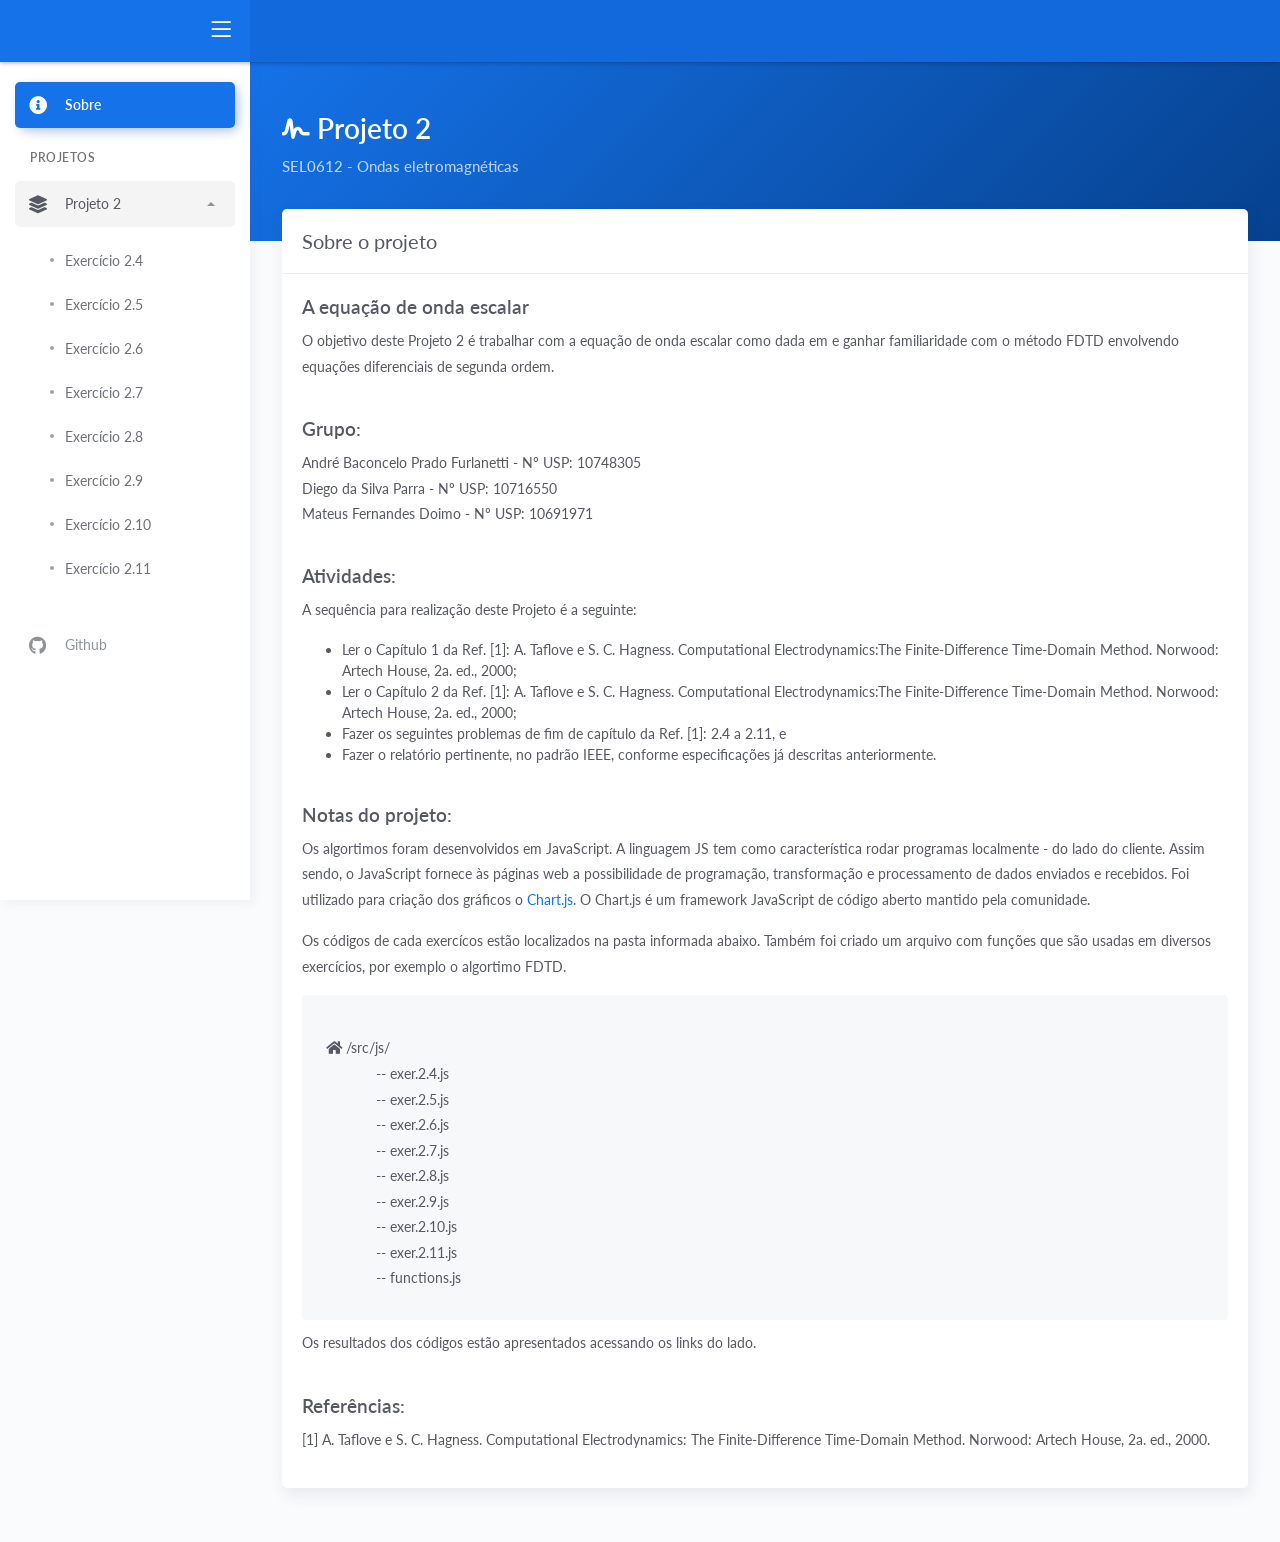
==== commit 63a10ed7: "text" ====
--- a/index.html
+++ b/index.html
@@ -175,7 +175,7 @@
 									<br>
 									<h3><b>Notas do projeto:</b></h3>
 									<p>Os algortimos foram desenvolvidos em JavaScript. A linguagem JS tem como característica rodar programas localmente - do lado do cliente. Assim sendo, o JavaScript fornece às páginas web a possibilidade de programação, transformação e processamento de dados enviados e recebidos. Foi utilizado para criação dos gráficos o <a target="_blank" href="https://www.chartjs.org/">Chart.js</a>. O Chart.js é um framework JavaScript de código aberto mantido pela comunidade.</p>
-									<p>Os códigos de cada exercícos está localizado na pasta informada abaixo. Também foi criado um arquivo com funções que são usadas em diversos exercícios, por exemplo o algortimo FDTD.</p>
+									<p>Os códigos de cada exercícos estão localizados na pasta informada abaixo. Também foi criado um arquivo com funções que são usadas em diversos exercícios, por exemplo o algortimo FDTD.</p>
 									<div class="card-sub">
 										<br>
 										<i class="fas fa-home"></i> /src/js/<br>
